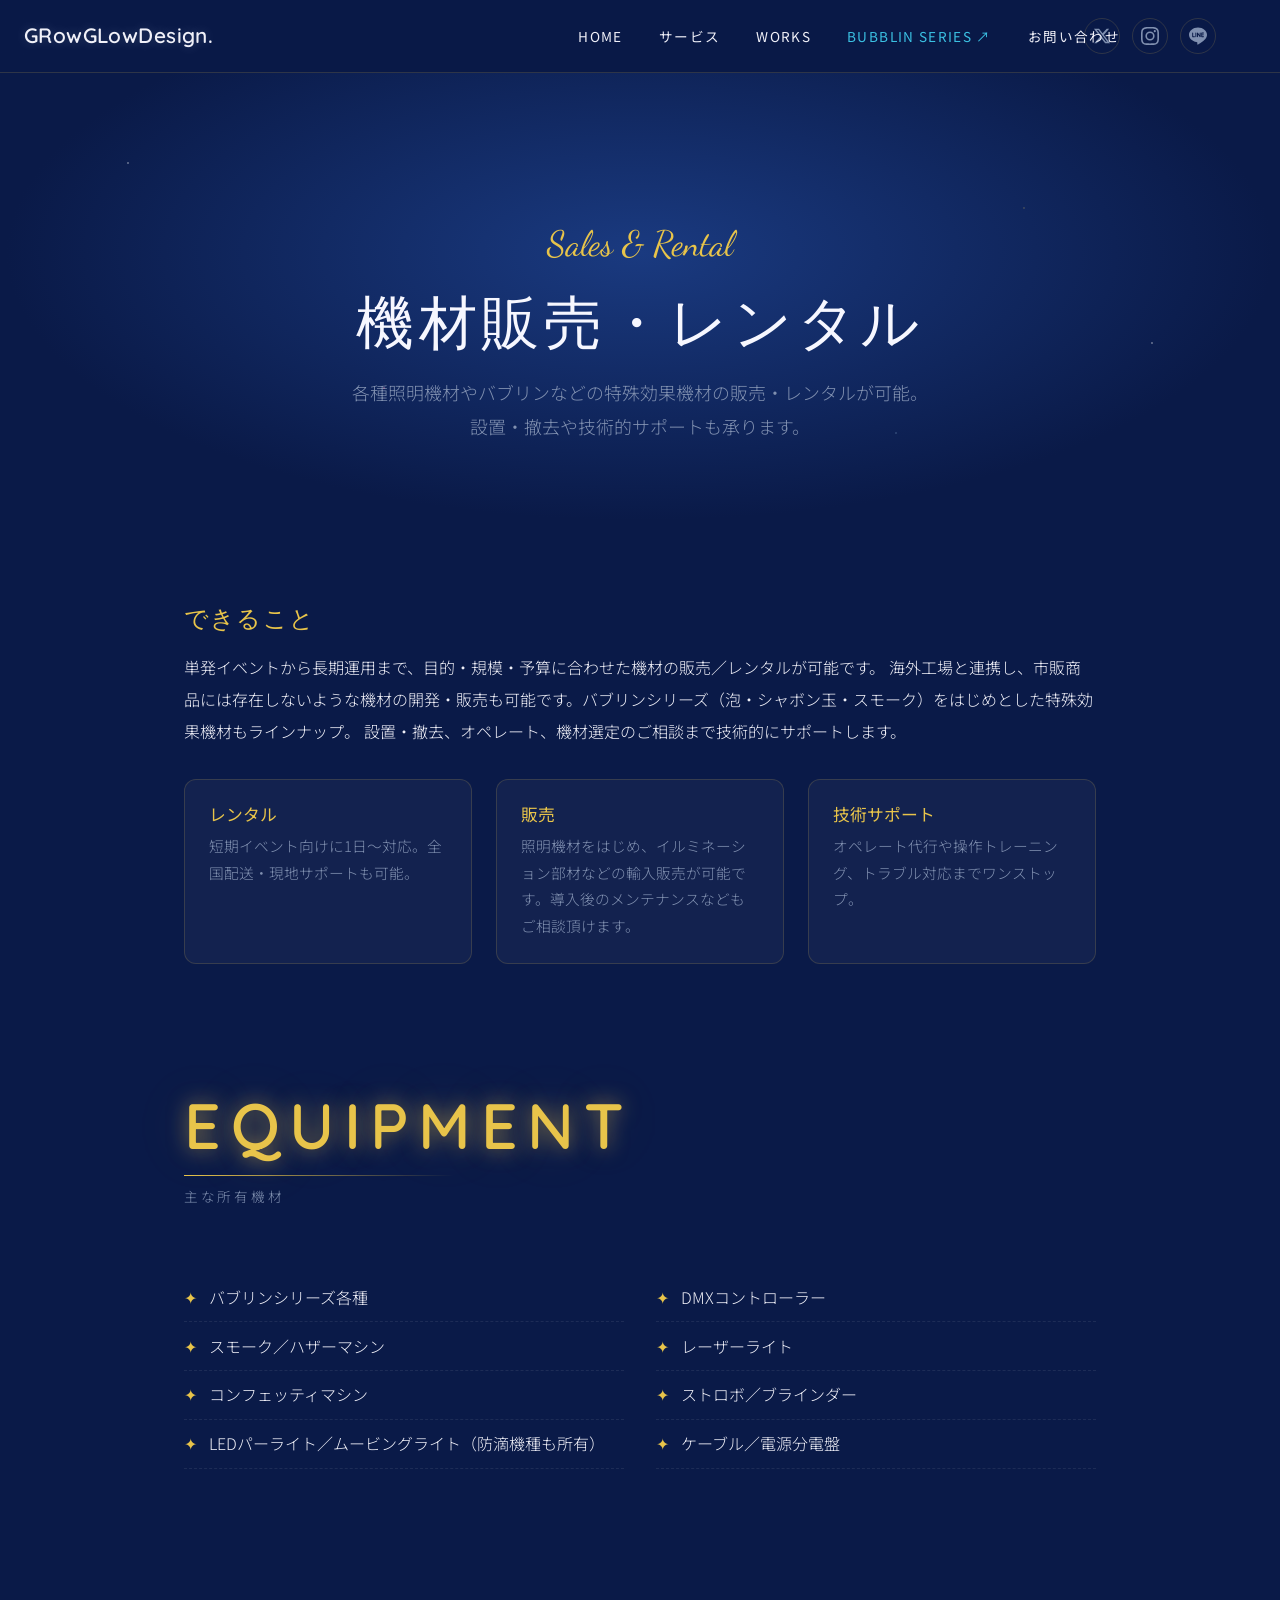
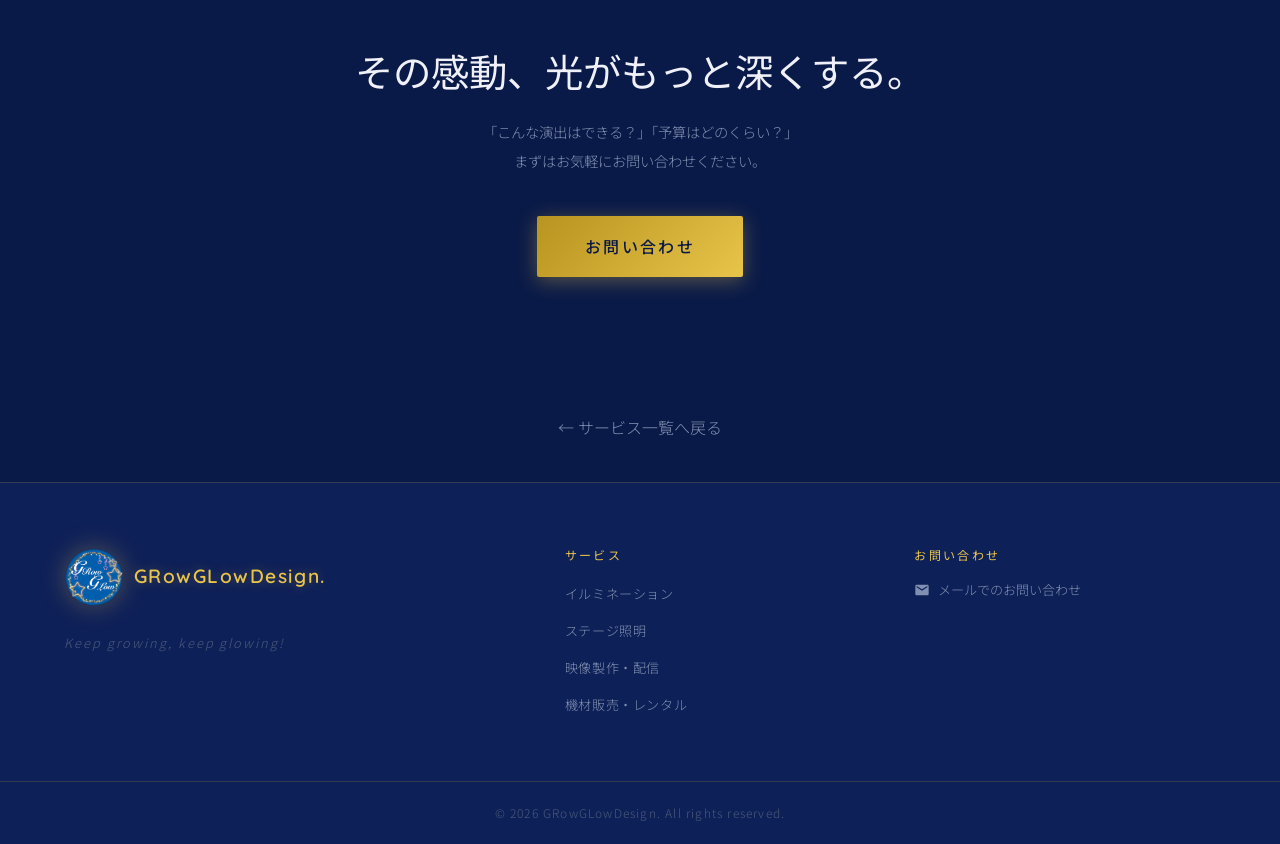
==== services/equipment.html @ a11ebf66 "Add 防滴機種も所有 to LED light equipment" ====
<!DOCTYPE html>
<html lang="ja">
<head>
    <meta charset="UTF-8">
    <meta name="viewport" content="width=device-width, initial-scale=1.0">
    <title>機材販売・レンタル – GRowGLowDesign</title>
    <link rel="preconnect" href="https://fonts.googleapis.com">
    <link href="https://fonts.googleapis.com/css2?family=Quicksand:wght@400;500;600;700&family=Cormorant+Garamond:ital,wght@0,400;0,600;1,400&family=Noto+Sans+JP:wght@300;400;500;700&family=Dancing+Script:wght@600;700&family=Zen+Maru+Gothic:wght@500;700;900&display=swap" rel="stylesheet">
    <link rel="stylesheet" href="../assets/css/main.css?v=31">
    <style>
        .site-header { position: sticky; }
        .service-page-hero {
            position: relative;
            padding: 140px var(--container-pad) 80px;
            text-align: center;
            background: radial-gradient(ellipse at 50% 40%, #1a3a80 0%, #0a1a48 70%);
            overflow: hidden;
        }
        .service-page-hero::before {
            content: '';
            position: absolute;
            inset: 0;
            background:
                radial-gradient(circle 2px at 10% 20%, #fff 0%, transparent 60%),
                radial-gradient(circle 1.5px at 80% 30%, #ffd862 0%, transparent 60%),
                radial-gradient(circle 2px at 30% 70%, #ff9ec7 0%, transparent 60%),
                radial-gradient(circle 1.5px at 70% 80%, #b8e6ff 0%, transparent 60%),
                radial-gradient(circle 2px at 90% 60%, #fff 0%, transparent 60%);
            opacity: 0.7;
            animation: twinkle 4s ease-in-out infinite;
            pointer-events: none;
        }
        .service-page-eyebrow {
            font-family: var(--font-script);
            font-size: clamp(1.4rem, 3vw, 2.2rem);
            color: var(--color-gold);
            margin-bottom: 0.5rem;
        }
        .service-page-title {
            font-family: var(--font-logo);
            font-size: clamp(2.2rem, 5vw, 3.6rem);
            color: #f6f7ff;
            margin-bottom: 1rem;
            letter-spacing: 0.08em;
        }
        .service-page-lead {
            max-width: 720px;
            margin: 0 auto;
            color: var(--color-text-muted);
            font-size: clamp(1rem, 1.4vw, 1.15rem);
            line-height: 1.9;
        }
        .service-detail {
            max-width: 960px;
            margin: 0 auto;
            padding: 80px var(--container-pad);
        }
        .service-detail h3 {
            font-family: var(--font-logo);
            font-size: 1.5rem;
            color: var(--color-gold);
            margin-bottom: 1rem;
            letter-spacing: 0.05em;
        }
        .service-detail p {
            line-height: 2;
            margin-bottom: 1.5rem;
        }
        .service-feature-grid {
            display: grid;
            grid-template-columns: repeat(auto-fit, minmax(240px, 1fr));
            gap: 1.5rem;
            margin-top: 2rem;
        }
        .service-feature {
            padding: 1.5rem;
            background: rgba(255,255,255,0.04);
            border: 1px solid var(--color-border);
            border-radius: 12px;
        }
        .service-feature h4 {
            color: var(--color-gold);
            margin-bottom: 0.5rem;
            font-size: 1.05rem;
        }
        .service-feature p {
            font-size: 0.92rem;
            color: var(--color-text-muted);
            line-height: 1.8;
            margin: 0;
        }
        .service-gallery {
            max-width: 1200px;
            margin: 0 auto;
            padding: 40px var(--container-pad) 80px;
        }
        .service-gallery-grid {
            display: grid;
            grid-template-columns: repeat(auto-fit, minmax(240px, 1fr));
            gap: 1rem;
            margin-top: 2rem;
        }
        .service-gallery-item {
            aspect-ratio: 4/3;
            background: linear-gradient(135deg,#0d1530,#111c3a);
            border: 1px solid var(--color-border);
            border-radius: 8px;
            display: flex;
            align-items: center;
            justify-content: center;
            color: #4a5a7a;
            font-size: 2rem;
        }
        .service-equipment {
            max-width: 960px;
            margin: 0 auto;
            padding: 40px var(--container-pad) 80px;
        }
        .service-equipment ul {
            columns: 2;
            column-gap: 2rem;
            list-style: none;
            padding: 0;
        }
        .service-equipment li {
            padding: 0.6rem 0;
            border-bottom: 1px dashed rgba(255,255,255,0.08);
            break-inside: avoid;
        }
        .service-equipment li::before {
            content: '✦ ';
            color: var(--color-gold);
            margin-right: 0.5rem;
        }
        .service-back {
            text-align: center;
            padding: 40px var(--container-pad);
        }
        .service-back a {
            display: inline-flex;
            align-items: center;
            gap: 0.5rem;
            color: var(--color-text-muted);
            transition: color var(--transition-fast);
        }
        .service-back a:hover { color: var(--color-gold); }
        @media (max-width: 768px) {
            .service-equipment ul { columns: 1; }
        }
    </style>
</head>
<body>

<div id="page" class="site">

<!-- ヘッダー -->
<header id="masthead" class="site-header">
    <div class="header-inner">
        <div class="site-branding">
            <a href="../index.html" class="logo-link">
                <span class="site-title-text">GRowGLowDesign.</span>
            </a>
        </div>
        <button class="nav-toggle" id="nav-toggle" aria-expanded="false" aria-label="メニューを開く">
            <span class="hamburger-line"></span>
            <span class="hamburger-line"></span>
            <span class="hamburger-line"></span>
        </button>
        <div class="sns-links">
            <a href="https://x.com/GGD5055" class="sns-link" aria-label="X" target="_blank" rel="noopener noreferrer"><svg viewBox="0 0 24 24"><path d="M18.244 2.25h3.308l-7.227 8.26 8.502 11.24H16.17l-5.214-6.817L4.99 21.75H1.68l7.73-8.835L1.254 2.25H8.08l4.713 6.231zm-1.161 17.52h1.833L7.084 4.126H5.117z"/></svg></a>
            <a href="https://www.instagram.com/ggd_5055/" class="sns-link" aria-label="Instagram" target="_blank" rel="noopener noreferrer"><svg viewBox="0 0 24 24"><path d="M12 2.163c3.204 0 3.584.012 4.85.07 3.252.148 4.771 1.691 4.919 4.919.058 1.265.069 1.645.069 4.849 0 3.205-.012 3.584-.069 4.849-.149 3.225-1.664 4.771-4.919 4.919-1.266.058-1.644.07-4.85.07-3.204 0-3.584-.012-4.849-.07-3.26-.149-4.771-1.699-4.919-4.92-.058-1.265-.07-1.644-.07-4.849 0-3.204.013-3.583.07-4.849.149-3.227 1.664-4.771 4.919-4.919 1.266-.057 1.645-.069 4.849-.069zM12 0C8.741 0 8.333.014 7.053.072 2.695.272.273 2.69.073 7.052.014 8.333 0 8.741 0 12c0 3.259.014 3.668.072 4.948.2 4.358 2.618 6.78 6.98 6.98C8.333 23.986 8.741 24 12 24c3.259 0 3.668-.014 4.948-.072 4.354-.2 6.782-2.618 6.979-6.98.059-1.28.073-1.689.073-4.948 0-3.259-.014-3.667-.072-4.947-.196-4.354-2.617-6.78-6.979-6.98C15.668.014 15.259 0 12 0zm0 5.838a6.162 6.162 0 100 12.324 6.162 6.162 0 000-12.324zM12 16a4 4 0 110-8 4 4 0 010 8zm6.406-11.845a1.44 1.44 0 100 2.881 1.44 1.44 0 000-2.881z"/></svg></a>
            <a href="https://line.me/R/ti/p/@539athhn" class="sns-link" aria-label="LINE" target="_blank" rel="noopener noreferrer"><svg viewBox="0 0 24 24"><path d="M19.365 9.863c.349 0 .63.285.63.631 0 .345-.281.63-.63.63H17.61v1.125h1.755c.349 0 .63.283.63.63 0 .344-.281.629-.63.629h-2.386c-.345 0-.627-.285-.627-.629V8.108c0-.345.282-.63.63-.63h2.386c.346 0 .627.285.627.63 0 .349-.281.63-.63.63H17.61v1.125h1.755zm-3.855 3.016c0 .27-.174.51-.432.596-.064.021-.133.031-.199.031-.211 0-.391-.09-.51-.25l-2.443-3.317v2.94c0 .344-.279.629-.631.629-.346 0-.626-.285-.626-.629V8.108c0-.27.173-.51.43-.595.06-.023.136-.033.194-.033.195 0 .375.104.495.254l2.462 3.33V8.108c0-.345.282-.63.63-.63.345 0 .63.285.63.63v4.771zm-5.741 0c0 .344-.282.629-.631.629-.345 0-.627-.285-.627-.629V8.108c0-.345.282-.63.63-.63.346 0 .628.285.628.63v4.771zm-2.466.629H4.917c-.345 0-.63-.285-.63-.629V8.108c0-.345.285-.63.63-.63.348 0 .63.285.63.63v4.141h1.756c.348 0 .629.283.629.63 0 .344-.282.629-.629.629M24 10.314C24 4.943 18.615.572 12 .572S0 4.943 0 10.314c0 4.811 4.27 8.842 10.035 9.608.391.082.923.258 1.058.59.12.301.079.766.038 1.08l-.164 1.02c-.045.301-.24 1.186 1.049.645 1.291-.539 6.916-4.078 9.436-6.975C23.176 14.393 24 12.458 24 10.314"/></svg></a>
        </div>
    </div>
</header>

<nav class="primary-nav" id="primary-nav">
    <ul class="nav-menu">
        <li><a href="../index.html#hero">HOME</a></li>
        <li><a href="../index.html#services">サービス</a></li>
        <li><a href="../index.html#works">WORKS</a></li>
        <li><a href="https://ggd5055.github.io/bubblin-preview/" class="nav-external" target="_blank" rel="noopener">BUBBLIN SERIES ↗</a></li>
        <li><a href="../index.html#contact">お問い合わせ</a></li>
    </ul>
</nav>

<div id="content" class="site-content">
<main id="main" class="site-main">

    <!-- Page Hero -->
    <section class="service-page-hero">
        <p class="service-page-eyebrow">Sales & Rental</p>
        <h1 class="service-page-title">機材販売・レンタル</h1>
        <p class="service-page-lead">各種照明機材やバブリンなどの特殊効果機材の販売・レンタルが可能。<br>設置・撤去や技術的サポートも承ります。</p>
    </section>

    <!-- Detail -->
    <section class="service-detail">
        <h3>できること</h3>
        <p>
            単発イベントから長期運用まで、目的・規模・予算に合わせた機材の販売／レンタルが可能です。
            海外工場と連携し、市販商品には存在しないような機材の開発・販売も可能です。バブリンシリーズ（泡・シャボン玉・スモーク）をはじめとした特殊効果機材もラインナップ。
            設置・撤去、オペレート、機材選定のご相談まで技術的にサポートします。
        </p>

        <div class="service-feature-grid">
            <div class="service-feature">
                <h4>レンタル</h4>
                <p>短期イベント向けに1日〜対応。全国配送・現地サポートも可能。</p>
            </div>
            <div class="service-feature">
                <h4>販売</h4>
                <p>照明機材をはじめ、イルミネーション部材などの輸入販売が可能です。導入後のメンテナンスなどもご相談頂けます。</p>
            </div>
            <div class="service-feature">
                <h4>技術サポート</h4>
                <p>オペレート代行や操作トレーニング、トラブル対応までワンストップ。</p>
            </div>
        </div>
    </section>

    <!-- Equipment -->
    <section class="service-equipment">
        <div class="section-header section-header--left">
            <h2 class="section-title">EQUIPMENT</h2>
            <p class="section-subtitle">主な所有機材</p>
        </div>
        <ul>
            <li>バブリンシリーズ各種</li>
            <li>スモーク／ハザーマシン</li>
            <li>コンフェッティマシン</li>
            <li>LEDパーライト／ムービングライト（防滴機種も所有）</li>
            <li>DMXコントローラー</li>
            <li>レーザーライト</li>
            <li>ストロボ／ブラインダー</li>
            <li>ケーブル／電源分電盤</li>
        </ul>
    </section>

    <!-- CTA -->
    <section class="section cta-section">
        <div class="container">
            <div class="cta-inner">
                <h2 class="cta-title">その感動、光がもっと深くする。</h2>
                <p class="cta-text">「こんな演出はできる？」「予算はどのくらい？」<br>まずはお気軽にお問い合わせください。</p>
                <div class="cta-buttons">
                    <a href="mailto:info@grow-glow.net" class="btn btn-primary btn-large">お問い合わせ</a>
                </div>
            </div>
        </div>
    </section>

    <div class="service-back">
        <a href="../index.html#services">← サービス一覧へ戻る</a>
    </div>

</main>
</div>

<!-- フッター -->
<footer id="colophon" class="site-footer">
    <div class="footer-inner">
        <div class="footer-brand">
            <a href="../index.html" class="footer-logo-link">
                <img src="../assets/images/logo.png" alt="GRowGLowDesign." class="footer-logo-img">
                <span class="footer-logo-text">GRowGLowDesign.</span>
            </a>
            <p class="footer-tagline">Keep growing, keep glowing!</p>
        </div>
        <nav class="footer-nav">
            <div class="footer-nav-group">
                <h4 class="footer-nav-title">サービス</h4>
                <ul>
                    <li><a href="illumination.html">イルミネーション</a></li>
                    <li><a href="stage-lighting.html">ステージ照明</a></li>
                    <li><a href="video.html">映像製作・配信</a></li>
                    <li><a href="equipment.html">機材販売・レンタル</a></li>
                </ul>
            </div>
        </nav>
        <div class="footer-contact">
            <h4 class="footer-nav-title">お問い合わせ</h4>
            <a href="mailto:info@grow-glow.net" class="footer-mail">
                <svg width="16" height="16" viewBox="0 0 24 24" fill="currentColor"><path d="M20 4H4c-1.1 0-2 .9-2 2v12c0 1.1.9 2 2 2h16c1.1 0 2-.9 2-2V6c0-1.1-.9-2-2-2zm0 4l-8 5-8-5V6l8 5 8-5v2z"/></svg>
                メールでのお問い合わせ
            </a>
        </div>
    </div>
    <div class="footer-bottom">
        <p class="copyright">&copy; 2026 GRowGLowDesign. All rights reserved.</p>
    </div>
</footer>

</div>

<script src="../assets/js/main.js?v=25"></script>
</body>
</html>
---- assets/css/main.css ----
/* =============================================================
   GRowGLowDesign - Main Stylesheet
   Theme: Night Stage / 光と夜の演出空間
   ============================================================= */

/* ─────────────────────────────────────────────
   CSS カスタムプロパティ
───────────────────────────────────────────── */
:root {
    /* カラー — ロゴ準拠 */
    --color-bg:          #0a1a48;
    --color-bg-2:        #0e2058;
    --color-bg-card:     #132868;
    --color-bg-card-2:   #183070;

    --color-gold:        #e8c44a;
    --color-gold-light:  #ffe494;
    --color-gold-dark:   #b89420;
    --color-gold-glow:   rgba(232, 196, 74, 0.35);

    --color-blue:        #2968c8;
    --color-blue-light:  #4a8cf0;
    --color-blue-dark:   #1c4a9a;
    --color-blue-royal:  #2968c8;
    --color-blue-glow:   rgba(41, 104, 200, 0.45);

    --color-pink:        #d070b8;
    --color-pink-light:  #f0a0d8;
    --color-pink-glow:   rgba(208, 112, 184, 0.35);

    --color-text:        #f0f0f8;
    --color-text-muted:  #8090b0;
    --color-text-dim:    #4a5a7a;
    --color-white:       #ffffff;

    --color-border:      rgba(255, 208, 77, 0.15);
    --color-border-card: rgba(100, 140, 220, 0.2);

    /* タイポグラフィ */
    --font-heading:  'Quicksand', 'Noto Sans JP', sans-serif;
    --font-script:   'Dancing Script', cursive;
    --font-body:     'Noto Sans JP', sans-serif;
    --font-en:       'Quicksand', sans-serif;
    --font-logo:     'Quicksand', sans-serif;

    /* スペーシング */
    --space-xs:   0.5rem;
    --space-sm:   1rem;
    --space-md:   2rem;
    --space-lg:   4rem;
    --space-xl:   6rem;
    --space-2xl:  8rem;

    /* レイアウト */
    --container-max: 1200px;
    --container-pad: 1.5rem;

    /* トランジション */
    --transition-fast:   0.2s ease;
    --transition-base:   0.35s ease;
    --transition-slow:   0.6s ease;

    /* シャドウ・グロウ */
    --glow-gold:   0 0 20px rgba(255, 208, 77, 0.5), 0 0 60px rgba(255, 208, 77, 0.2);
    --glow-blue:   0 0 20px rgba(32, 96, 208, 0.5), 0 0 60px rgba(32, 96, 208, 0.2);
    --glow-pink:   0 0 20px rgba(224, 128, 200, 0.5), 0 0 60px rgba(224, 128, 200, 0.2);
    --shadow-card: 0 8px 32px rgba(0, 0, 10, 0.6);
}


/* ─────────────────────────────────────────────
   リセット・ベース
───────────────────────────────────────────── */
*, *::before, *::after {
    box-sizing: border-box;
    margin: 0;
    padding: 0;
}

html {
    scroll-behavior: smooth;
    font-size: 16px;
}

body {
    background-color: var(--color-bg);
    color: var(--color-text);
    font-family: var(--font-body);
    font-weight: 300;
    line-height: 1.8;
    overflow-x: hidden;
    -webkit-font-smoothing: antialiased;
}

img {
    max-width: 100%;
    height: auto;
    display: block;
}

a {
    color: var(--color-gold);
    text-decoration: none;
    transition: color var(--transition-fast);
}

a:hover {
    color: var(--color-gold-light);
}

ul, ol {
    list-style: none;
}

h1, h2, h3, h4, h5, h6 {
    font-weight: 400;
    line-height: 1.3;
}


/* ─────────────────────────────────────────────
   レイアウト
───────────────────────────────────────────── */
.container {
    max-width: var(--container-max);
    margin: 0 auto;
    padding: 0 var(--container-pad);
}

.section {
    padding: var(--space-xl) 0;
}

.site-content {
    min-height: 60vh;
}


/* ─────────────────────────────────────────────
   セクションヘッダー
───────────────────────────────────────────── */
.section-header {
    text-align: center;
    margin-bottom: var(--space-lg);
}

.section-header--left {
    text-align: left;
}

.section-title {
    font-family: var(--font-en);
    font-size: clamp(2.5rem, 5vw, 4rem);
    font-weight: 600;
    letter-spacing: 0.15em;
    color: var(--color-gold);
    text-shadow: var(--glow-gold);
    position: relative;
    display: inline-block;
}

.section-title::after {
    content: '';
    display: block;
    width: 60%;
    height: 1px;
    background: linear-gradient(90deg, var(--color-gold), transparent);
    margin: 0.5rem auto 0;
}

.section-header--left .section-title::after {
    margin-left: 0;
}

.section-subtitle {
    font-size: 0.85rem;
    letter-spacing: 0.2em;
    color: var(--color-text-muted);
    margin-top: 0.5rem;
    text-transform: uppercase;
}

.section-footer {
    text-align: center;
    margin-top: var(--space-lg);
}


/* ─────────────────────────────────────────────
   ボタン
───────────────────────────────────────────── */
.btn {
    display: inline-block;
    padding: 0.75rem 2rem;
    font-family: var(--font-body);
    font-size: 0.9rem;
    font-weight: 500;
    letter-spacing: 0.15em;
    border-radius: 2px;
    cursor: pointer;
    transition: all var(--transition-base);
    text-align: center;
    border: none;
}

.btn-primary {
    background: linear-gradient(135deg, var(--color-gold-dark), var(--color-gold));
    color: var(--color-bg);
    box-shadow: 0 4px 20px var(--color-gold-glow);
}

.btn-primary:hover {
    background: linear-gradient(135deg, var(--color-gold), var(--color-gold-light));
    box-shadow: var(--glow-gold);
    color: var(--color-bg);
    transform: translateY(-2px);
}

.btn-outline {
    background: transparent;
    color: var(--color-gold);
    border: 1px solid var(--color-gold);
}

.btn-outline:hover {
    background: var(--color-gold-glow);
    box-shadow: var(--glow-gold);
    color: var(--color-gold-light);
    transform: translateY(-2px);
}

.btn-large {
    padding: 1rem 3rem;
    font-size: 1rem;
}


/* ─────────────────────────────────────────────
   ヘッダー
───────────────────────────────────────────── */
.site-header {
    position: fixed;
    top: 0;
    left: 0;
    right: 0;
    z-index: 100;
    background: rgba(10, 26, 72, 0.85);
    backdrop-filter: blur(12px);
    -webkit-backdrop-filter: blur(12px);
    border-bottom: 1px solid var(--color-border);
    transition: background var(--transition-base);
}

.site-header.is-scrolled {
    background: rgba(10, 26, 72, 0.97);
}

.header-inner {
    max-width: var(--container-max);
    margin: 0 auto;
    padding: 0 var(--container-pad);
    display: flex;
    align-items: center;
    justify-content: space-between;
    height: 72px;
    gap: 2rem;
    width: 100%;
    box-sizing: border-box;
}

/* ロゴ（左端固定） */
.site-branding {
    position: absolute;
    left: var(--container-pad);
    top: 50%;
    transform: translateY(-50%);
    flex-shrink: 0;
    z-index: 2;
}

.logo-link {
    display: flex;
    align-items: center;
    text-decoration: none;
}

.logo-link img,
.logo-link .custom-logo {
    height: 52px;
    width: auto;
    filter: drop-shadow(0 0 8px rgba(240,200,80,0.3));
    transition: filter var(--transition-base);
}

.logo-link:hover img,
.logo-link:hover .custom-logo {
    filter: drop-shadow(0 0 14px rgba(240,200,80,0.5));
}

.site-title-text {
    font-family: var(--font-logo);
    font-size: 1.3rem;
    font-weight: 600;
    letter-spacing: 0.02em;
    color: #f0f0f8;
    text-shadow: 0 0 12px rgba(255,255,255,0.2);
}

/* プライマリナビ（PCではヘッダー右に重ねる） */
.primary-nav {
    position: fixed;
    top: 0;
    right: calc(var(--container-pad) + 120px);
    height: 72px;
    display: flex;
    align-items: center;
    z-index: 101;
}

.nav-menu {
    display: flex;
    align-items: center;
    gap: 0.25rem;
}

.nav-menu li {
    position: relative;
}

.nav-menu a {
    display: block;
    padding: 0.5rem 1rem;
    font-size: 0.85rem;
    font-weight: 400;
    letter-spacing: 0.1em;
    color: var(--color-text);
    transition: color var(--transition-fast);
}

.nav-menu a:hover,
.nav-menu .current-menu-item > a,
.nav-menu .current_page_item > a {
    color: var(--color-gold);
}

/* ドロップダウン */
.nav-menu .sub-menu {
    display: none;
    position: absolute;
    top: 100%;
    left: 50%;
    transform: translateX(-50%);
    background: rgba(8, 15, 36, 0.97);
    border: 1px solid var(--color-border);
    border-radius: 4px;
    min-width: 160px;
    padding: 0.5rem 0;
    backdrop-filter: blur(12px);
}

.nav-menu li:hover > .sub-menu {
    display: block;
}

.nav-menu .sub-menu a {
    padding: 0.6rem 1.2rem;
    white-space: nowrap;
    font-size: 0.82rem;
}

/* ハンバーガー */
.nav-toggle {
    display: none;
    flex-direction: column;
    justify-content: center;
    align-items: center;
    gap: 5px;
    width: 36px;
    height: 36px;
    background: none;
    border: none;
    cursor: pointer;
    margin-left: auto;
    padding: 0;
}

.hamburger-line {
    display: block;
    width: 24px;
    height: 2px;
    background: var(--color-gold);
    border-radius: 2px;
    transition: all var(--transition-base);
}

.nav-toggle.is-active .hamburger-line:nth-child(1) {
    transform: translateY(7px) rotate(45deg);
}
.nav-toggle.is-active .hamburger-line:nth-child(2) {
    opacity: 0;
}
.nav-toggle.is-active .hamburger-line:nth-child(3) {
    transform: translateY(-7px) rotate(-45deg);
}


/* ─────────────────────────────────────────────
   HERO セクション
───────────────────────────────────────────── */
.hero {
    position: relative;
    min-height: 100vh;
    display: flex;
    align-items: center;
    justify-content: center;
    overflow: hidden;
    background: radial-gradient(ellipse at 50% 60%, #1a3a80 0%, #0a1a48 70%);
}

.hero-bg {
    position: absolute;
    inset: 0;
    overflow: hidden;
}

.hero-stars {
    position: absolute;
    inset: 0;
}

.hero-shooting-foreground {
    position: absolute;
    inset: 0;
    pointer-events: none;
    z-index: 5;
    overflow: hidden;
}

.hero-tree {
    position: absolute;
    bottom: 0;
    width: clamp(140px, 18vw, 260px);
    height: auto;
    opacity: 0.85;
    pointer-events: none;
    filter: drop-shadow(0 0 20px rgba(255,208,77,0.25)) drop-shadow(0 0 40px rgba(32,96,208,0.3));
}
.hero-tree--left { left: 2vw; }
.hero-tree--right { right: 2vw; }

.hero-tree-lights circle {
    animation: treeTwinkle 2.5s ease-in-out infinite;
    filter: drop-shadow(0 0 4px currentColor);
}
.hero-tree--left .hero-tree-lights circle:nth-child(odd) { animation-delay: 0.3s; }
.hero-tree--left .hero-tree-lights circle:nth-child(3n) { animation-delay: 0.8s; }
.hero-tree--left .hero-tree-lights circle:nth-child(5n) { animation-delay: 1.4s; }
.hero-tree--right .hero-tree-lights circle:nth-child(odd) { animation-delay: 0.6s; }
.hero-tree--right .hero-tree-lights circle:nth-child(3n) { animation-delay: 1.1s; }
.hero-tree--right .hero-tree-lights circle:nth-child(5n) { animation-delay: 1.9s; }

@keyframes treeTwinkle {
    0%, 100% { opacity: 0.4; }
    50% { opacity: 1; }
}

@media (max-width: 640px) {
    .hero-tree { opacity: 0.6; width: clamp(100px, 28vw, 160px); }
}

.hero-content {
    position: relative;
    z-index: 2;
    display: flex;
    flex-direction: column;
    align-items: center;
    text-align: center;
    padding: calc(72px + 2rem) var(--container-pad) 4rem;
    max-width: 1000px;
    margin: 0 auto;
    animation: fadeInUp 1s ease both;
}

.hero-logo {
    position: relative;
    margin-bottom: 2rem;
    display: inline-block;
}
.hero-logo::before,
.hero-logo::after {
    content: '';
    position: absolute;
    inset: -6%;
    border-radius: 50%;
    pointer-events: none;
    background:
        radial-gradient(circle 3px at 10% 50%, #ffffff 0%, rgba(255,255,255,0) 70%),
        radial-gradient(circle 2px at 90% 50%, #ffffff 0%, rgba(255,255,255,0) 70%),
        radial-gradient(circle 2.5px at 50% 8%, #fff6c0 0%, rgba(255,246,192,0) 70%),
        radial-gradient(circle 2.5px at 50% 92%, #ffd862 0%, rgba(255,216,98,0) 70%),
        radial-gradient(circle 2px at 22% 18%, #ff9ec7 0%, rgba(255,158,199,0) 70%),
        radial-gradient(circle 2px at 78% 18%, #b8e6ff 0%, rgba(184,230,255,0) 70%),
        radial-gradient(circle 2px at 22% 82%, #ffd862 0%, rgba(255,216,98,0) 70%),
        radial-gradient(circle 2.5px at 78% 82%, #ffffff 0%, rgba(255,255,255,0) 70%);
    animation: logoSparkle 3.2s linear infinite;
}
.hero-logo::after { display: none; }

.hero-logo-particles {
    position: absolute;
    inset: 12%;
    border-radius: 50%;
    pointer-events: none;
    overflow: hidden;
    mix-blend-mode: screen;
    z-index: 2;
}
.hero-logo-particles span {
    position: absolute;
    border-radius: 50%;
    filter: blur(0.4px);
    animation: logoTwinkle var(--dur, 2.4s) ease-in-out infinite;
    animation-delay: var(--delay, 0s);
    opacity: 0;
}
@keyframes logoTwinkle {
    0%, 100% { opacity: 0;    transform: scale(0.6); }
    50%      { opacity: 0.95; transform: scale(1);   }
}
@keyframes logoSparkle {
    0%   { transform: rotate(0deg)   scale(1);    opacity: 0.95; }
    50%  { transform: rotate(180deg) scale(1.04); opacity: 0.6;  }
    100% { transform: rotate(360deg) scale(1);    opacity: 0.95; }
}

.hero-logo img {
    max-width: 320px;
    margin: 0 auto;
    filter: drop-shadow(0 0 30px rgba(255, 208, 77, 0.4)) drop-shadow(0 0 80px rgba(32, 96, 208, 0.3));
}

.hero-logo-text {
    font-family: var(--font-logo);
    font-size: clamp(2rem, 6vw, 3.5rem);
    font-weight: 600;
    letter-spacing: 0.1em;
    color: var(--color-gold);
    text-shadow: var(--glow-gold);
    line-height: 1.1;
}

.hero-tagline {
    width: 100%;
    text-align: center;
    font-family: var(--font-script);
    font-size: clamp(2rem, 5.5vw, 4.4rem);
    color: var(--color-gold);
    text-shadow: var(--glow-gold);
    letter-spacing: 0.05em;
    margin-bottom: 1rem;
}

.hero-sub {
    width: 100%;
    text-align: center;
    font-size: clamp(1.1rem, 1.8vw, 1.4rem);
    color: var(--color-text-muted);
    letter-spacing: 0.1em;
    margin-bottom: 2.5rem;
}

.hero-cta {
    width: 100%;
    display: flex;
    gap: 1rem;
    justify-content: center;
    flex-wrap: wrap;
}

.hero-scroll {
    position: absolute;
    bottom: 2rem;
    left: 50%;
    transform: translateX(-50%);
    display: flex;
    flex-direction: column;
    align-items: center;
    gap: 0.5rem;
    z-index: 2;
    animation: bounce 2s ease infinite;
}

.scroll-line {
    display: block;
    width: 1px;
    height: 40px;
    background: linear-gradient(to bottom, var(--color-gold), transparent);
}

.scroll-text {
    font-size: 0.65rem;
    letter-spacing: 0.3em;
    color: var(--color-text-dim);
}


/* ─────────────────────────────────────────────
   SERVICES セクション
───────────────────────────────────────────── */
.services-section {
    background: var(--color-bg-2);
}

.services-grid {
    display: grid;
    grid-template-columns: repeat(auto-fit, minmax(240px, 1fr));
    gap: 1.5rem;
}

.service-card {
    display: flex;
    flex-direction: column;
    padding: 2.5rem 2rem;
    background: var(--color-bg-card);
    border: 1px solid var(--color-border-card);
    border-radius: 4px;
    color: var(--color-text);
    text-decoration: none;
    transition: all var(--transition-base);
    position: relative;
    overflow: hidden;
}

.service-card::before {
    content: '';
    position: absolute;
    inset: 0;
    background: radial-gradient(ellipse at 50% 0%, var(--color-gold-glow), transparent 70%);
    opacity: 0;
    transition: opacity var(--transition-base);
}

.service-card:hover {
    border-color: var(--color-gold);
    box-shadow: 0 0 30px var(--color-gold-glow), var(--shadow-card);
    transform: translateY(-4px);
    color: var(--color-text);
}

.service-card:hover::before {
    opacity: 1;
}

.service-card-icon {
    width: 60px;
    height: 60px;
    color: var(--color-gold);
    margin-bottom: 1.5rem;
    position: relative;
    z-index: 1;
    transition: filter var(--transition-base);
}

.service-card:hover .service-card-icon {
    filter: drop-shadow(0 0 8px var(--color-gold));
}

.service-card-title {
    font-size: 1.1rem;
    font-weight: 500;
    color: var(--color-gold);
    margin-bottom: 0.75rem;
    position: relative;
    z-index: 1;
}

.service-card-text {
    font-size: 0.875rem;
    color: var(--color-text-muted);
    line-height: 1.8;
    flex: 1;
    position: relative;
    z-index: 1;
}

.service-card-more {
    margin-top: 1.5rem;
    font-size: 0.8rem;
    letter-spacing: 0.1em;
    color: var(--color-gold);
    position: relative;
    z-index: 1;
}

.service-card-more .arrow {
    display: inline-block;
    transition: transform var(--transition-fast);
}

.service-card:hover .arrow {
    transform: translateX(4px);
}


/* ─────────────────────────────────────────────
   WORKS セクション
───────────────────────────────────────────── */
.works-section {
    background: var(--color-bg);
}

.works-grid {
    display: grid;
    grid-template-columns: repeat(auto-fill, minmax(300px, 1fr));
    gap: 1.5rem;
}

.works-grid--full {
    grid-template-columns: repeat(auto-fill, minmax(280px, 1fr));
}

.works-card {
    background: var(--color-bg-card);
    border: 1px solid var(--color-border-card);
    border-radius: 4px;
    overflow: hidden;
    transition: all var(--transition-base);
}

.works-card:hover {
    border-color: rgba(100, 140, 220, 0.5);
    box-shadow: var(--glow-blue), var(--shadow-card);
    transform: translateY(-4px);
}

.works-card-link {
    display: block;
    color: var(--color-text);
    text-decoration: none;
}

.works-card-image {
    position: relative;
    aspect-ratio: 4 / 3;
    overflow: hidden;
    background: var(--color-bg-card-2);
}

.works-card-image img {
    width: 100%;
    height: 100%;
    object-fit: cover;
    transition: transform var(--transition-slow);
}

.works-card:hover .works-card-image img {
    transform: scale(1.05);
}

.works-card-no-image {
    width: 100%;
    height: 100%;
    display: flex;
    align-items: center;
    justify-content: center;
    font-size: 3rem;
    color: var(--color-text-dim);
    background: linear-gradient(135deg, var(--color-bg-card-2), var(--color-bg-card));
}

.works-card-overlay {
    position: absolute;
    top: 0.75rem;
    left: 0.75rem;
    display: flex;
    flex-wrap: wrap;
    gap: 0.4rem;
}

.works-card-tag {
    display: inline-block;
    padding: 0.2rem 0.6rem;
    background: rgba(10, 26, 72, 0.8);
    border: 1px solid var(--color-gold);
    color: var(--color-gold);
    font-size: 0.7rem;
    letter-spacing: 0.1em;
    border-radius: 2px;
    backdrop-filter: blur(4px);
}

.works-card-body {
    padding: 1.25rem 1.5rem 1.5rem;
}

.works-card-title {
    font-size: 0.95rem;
    font-weight: 500;
    color: var(--color-text);
    margin-bottom: 0.5rem;
    line-height: 1.4;
}

.works-card-excerpt {
    font-size: 0.8rem;
    color: var(--color-text-muted);
    line-height: 1.7;
    display: -webkit-box;
    -webkit-line-clamp: 2;
    -webkit-box-orient: vertical;
    overflow: hidden;
}

.works-card-date {
    display: block;
    margin-top: 0.75rem;
    font-size: 0.75rem;
    color: var(--color-text-dim);
    letter-spacing: 0.05em;
}

.no-works {
    text-align: center;
    color: var(--color-text-muted);
    padding: 4rem;
}


/* ─────────────────────────────────────────────
   Works フィルター
───────────────────────────────────────────── */
.works-filter {
    display: flex;
    flex-wrap: wrap;
    gap: 0.5rem;
    margin-bottom: 2.5rem;
    justify-content: center;
}

.works-filter-btn {
    display: inline-block;
    padding: 0.45rem 1.2rem;
    border: 1px solid var(--color-border-card);
    border-radius: 2px;
    font-size: 0.82rem;
    letter-spacing: 0.1em;
    color: var(--color-text-muted);
    text-decoration: none;
    transition: all var(--transition-fast);
}

.works-filter-btn:hover,
.works-filter-btn.is-active {
    border-color: var(--color-gold);
    color: var(--color-gold);
    background: var(--color-gold-glow);
}


/* ─────────────────────────────────────────────
   ABOUT セクション
───────────────────────────────────────────── */
.about-section {
    background: var(--color-bg-2);
}

.about-inner {
    display: grid;
    grid-template-columns: 1fr 1.5fr;
    gap: 4rem;
    align-items: center;
}

.about-deco {
    position: relative;
    display: flex;
    align-items: center;
    justify-content: center;
    min-height: 300px;
}

.about-circle {
    width: 260px;
    height: 260px;
    border-radius: 50%;
    background: radial-gradient(ellipse, #1a3a8c 0%, #0d1530 60%, transparent 100%);
    border: 1px solid rgba(32, 96, 208, 0.3);
    box-shadow: var(--glow-blue), inset 0 0 60px rgba(32, 96, 208, 0.2);
    animation: float 4s ease-in-out infinite;
}

.about-stars {
    position: absolute;
    font-size: 1.5rem;
    color: var(--color-gold);
    display: flex;
    gap: 1rem;
    text-shadow: var(--glow-gold);
    animation: twinkle 3s ease-in-out infinite alternate;
}

.about-lead {
    font-family: var(--font-script);
    font-size: clamp(1.5rem, 3vw, 2.5rem);
    color: var(--color-gold);
    text-shadow: var(--glow-gold);
    margin-bottom: 1.5rem;
    line-height: 1.4;
}

.about-text {
    font-size: 0.9rem;
    color: var(--color-text-muted);
    line-height: 2;
    margin-bottom: 2rem;
}


/* ─────────────────────────────────────────────
   CTA セクション
───────────────────────────────────────────── */
.cta-section {
    background: var(--color-bg);
    position: relative;
    overflow: hidden;
    text-align: center;
}

.cta-section--small {
    padding: var(--space-lg) 0;
}

.cta-inner {
    position: relative;
    z-index: 2;
}

.cta-sparkle {
    position: absolute;
    inset: 0;
    z-index: 1;
    pointer-events: none;
    opacity: 0.85;
}
.cta-sparkle svg {
    width: 100%;
    height: 100%;
    display: block;
}
.cta-sparkle circle,
.cta-sparkle .sparkle-star path {
    transform-box: fill-box;
    transform-origin: center;
    animation: ctaSparkle 3.2s ease-in-out infinite;
    animation-delay: var(--d, 0s);
    filter: drop-shadow(0 0 6px rgba(255, 220, 140, 0.6));
}
.cta-sparkle .sparkle-star path {
    animation-duration: 2.4s;
    filter: drop-shadow(0 0 8px rgba(255, 244, 194, 0.9));
}
@keyframes ctaSparkle {
    0%, 100% { opacity: 0.2; transform: scale(0.7); }
    50% { opacity: 1; transform: scale(1.15); }
}

.cta-title {
    font-family: var(--font-heading);
    font-size: clamp(1.5rem, 3vw, 2.5rem);
    font-weight: 400;
    color: var(--color-text);
    margin-bottom: 1rem;
    line-height: 1.5;
}

.cta-text {
    font-size: 0.9rem;
    color: var(--color-text-muted);
    margin-bottom: 2.5rem;
    line-height: 2;
}

.cta-buttons {
    display: flex;
    justify-content: center;
    gap: 1rem;
    flex-wrap: wrap;
}

/* ライトストリング */
.cta-light-string,
.footer-light-string {
    display: flex;
    justify-content: center;
    gap: 8px;
    flex-wrap: wrap;
    padding: 1rem;
    position: relative;
}

.cta-light-string {
    position: absolute;
    top: 0;
    left: 0;
    right: 0;
    justify-content: space-around;
    padding: 0 1rem;
}

.bulb {
    display: inline-block;
    width: 8px;
    height: 12px;
    background: radial-gradient(ellipse, var(--color-gold-light) 0%, var(--color-gold) 50%, var(--color-gold-dark) 100%);
    border-radius: 50% 50% 50% 50% / 60% 60% 40% 40%;
    box-shadow: 0 0 6px var(--color-gold), 0 0 12px var(--color-gold-glow);
    animation: bulbFlicker 3s ease-in-out infinite;
}

.bulb:nth-child(3n)   { animation-delay: -1s; background: radial-gradient(ellipse, var(--color-pink-light) 0%, var(--color-pink) 100%); box-shadow: 0 0 6px var(--color-pink), 0 0 12px var(--color-pink-glow); }
.bulb:nth-child(5n)   { animation-delay: -2s; }
.bulb:nth-child(7n)   { animation-delay: -0.5s; background: radial-gradient(ellipse, #a0d0ff 0%, var(--color-blue-light) 100%); box-shadow: 0 0 6px var(--color-blue-light), 0 0 12px var(--color-blue-glow); }


/* ─────────────────────────────────────────────
   ページヒーロー
───────────────────────────────────────────── */
.page-hero {
    position: relative;
    padding: calc(72px + 4rem) 0 3rem;
    background: radial-gradient(ellipse at 50% 100%, #1a3a80 0%, #0a1a48 70%);
    overflow: hidden;
    text-align: center;
}

.page-hero-bg {
    position: absolute;
    inset: 0;
    overflow: hidden;
}

.page-hero-stars {
    position: absolute;
    inset: 0;
}

.page-hero-title {
    font-family: var(--font-en);
    font-size: clamp(2rem, 5vw, 3.5rem);
    font-weight: 600;
    letter-spacing: 0.2em;
    color: var(--color-gold);
    text-shadow: var(--glow-gold);
    position: relative;
    z-index: 2;
}

.page-hero-sub {
    font-size: 0.85rem;
    letter-spacing: 0.2em;
    color: var(--color-text-muted);
    margin-top: 0.5rem;
    position: relative;
    z-index: 2;
}

/* パンくず */
.breadcrumb {
    position: relative;
    z-index: 2;
    margin-top: 1rem;
}

.breadcrumb ol {
    display: flex;
    justify-content: center;
    flex-wrap: wrap;
    gap: 0.5rem;
    font-size: 0.75rem;
    color: var(--color-text-dim);
    list-style: none;
}

.breadcrumb li + li::before {
    content: '/';
    margin-right: 0.5rem;
    color: var(--color-text-dim);
}

.breadcrumb a {
    color: var(--color-text-dim);
    transition: color var(--transition-fast);
}

.breadcrumb a:hover {
    color: var(--color-gold);
}


/* ─────────────────────────────────────────────
   ページコンテンツ
───────────────────────────────────────────── */
.page-container {
    padding-top: var(--space-lg);
    padding-bottom: var(--space-xl);
}

.page-content,
.entry-content {
    max-width: 800px;
    margin: 0 auto;
}

.page-content h2,
.entry-content h2 {
    font-family: var(--font-en);
    font-size: 1.5rem;
    color: var(--color-gold);
    margin: 2.5rem 0 1rem;
    padding-bottom: 0.5rem;
    border-bottom: 1px solid var(--color-border);
}

.page-content h3,
.entry-content h3 {
    font-size: 1.1rem;
    color: var(--color-text);
    margin: 2rem 0 0.75rem;
}

.page-content p,
.entry-content p {
    color: var(--color-text-muted);
    margin-bottom: 1.25rem;
    line-height: 2;
}

.page-content ul,
.entry-content ul {
    margin: 1rem 0 1.5rem 1.5rem;
    list-style: disc;
}

.page-content ul li,
.entry-content ul li {
    color: var(--color-text-muted);
    margin-bottom: 0.4rem;
    line-height: 1.8;
}

.page-content strong,
.entry-content strong {
    color: var(--color-text);
    font-weight: 500;
}

.page-content img,
.entry-content img {
    border-radius: 4px;
    margin: 1.5rem 0;
}

/* WordPress gallery */
.gallery {
    display: grid;
    grid-template-columns: repeat(auto-fill, minmax(200px, 1fr));
    gap: 0.75rem;
    margin: 1.5rem 0;
}

.gallery-item img {
    width: 100%;
    height: 200px;
    object-fit: cover;
    border-radius: 4px;
    transition: transform var(--transition-base), filter var(--transition-base);
}

.gallery-item img:hover {
    transform: scale(1.03);
    filter: brightness(1.1);
}


/* ─────────────────────────────────────────────
   サービスページ
───────────────────────────────────────────── */
.service-container {
    padding-top: var(--space-lg);
    padding-bottom: var(--space-lg);
}

.service-content {
    max-width: 800px;
    margin: 0 auto;
}

.other-services {
    background: var(--color-bg-2);
    padding: var(--space-lg) 0;
}

.other-services-title {
    font-family: var(--font-en);
    font-size: 1.3rem;
    color: var(--color-gold);
    margin-bottom: 1.5rem;
    text-align: center;
    letter-spacing: 0.1em;
}

.other-services-grid {
    display: flex;
    flex-wrap: wrap;
    justify-content: center;
    gap: 1rem;
}

.other-service-link {
    display: inline-flex;
    align-items: center;
    gap: 0.5rem;
    padding: 0.6rem 1.5rem;
    border: 1px solid var(--color-border-card);
    border-radius: 2px;
    font-size: 0.85rem;
    color: var(--color-text-muted);
    text-decoration: none;
    transition: all var(--transition-fast);
}

.other-service-link:hover {
    border-color: var(--color-gold);
    color: var(--color-gold);
    background: var(--color-gold-glow);
}

.other-service-link .arrow {
    transition: transform var(--transition-fast);
}

.other-service-link:hover .arrow {
    transform: translateX(3px);
}


/* ─────────────────────────────────────────────
   Works 単体ページ
───────────────────────────────────────────── */
.works-single-container {
    padding-top: var(--space-lg);
    padding-bottom: var(--space-xl);
}

.works-single {
    max-width: 900px;
    margin: 0 auto;
}

.works-single-tags {
    display: flex;
    flex-wrap: wrap;
    gap: 0.5rem;
    margin-bottom: 1.5rem;
}

.works-tag {
    display: inline-block;
    padding: 0.25rem 0.75rem;
    border: 1px solid var(--color-gold);
    color: var(--color-gold);
    font-size: 0.75rem;
    letter-spacing: 0.1em;
    border-radius: 2px;
    text-decoration: none;
    transition: all var(--transition-fast);
}

.works-tag:hover {
    background: var(--color-gold-glow);
    color: var(--color-gold-light);
}

.works-single-thumbnail {
    border-radius: 4px;
    overflow: hidden;
    margin-bottom: 2rem;
    border: 1px solid var(--color-border-card);
}

.works-single-thumbnail img {
    width: 100%;
    height: auto;
}

.works-single-content {
    margin-bottom: 2rem;
}

.works-single-meta {
    font-size: 0.8rem;
    color: var(--color-text-dim);
    letter-spacing: 0.05em;
    padding-top: 1.5rem;
    border-top: 1px solid var(--color-border);
}

/* 前後ナビ */
.works-single-nav {
    display: grid;
    grid-template-columns: 1fr auto 1fr;
    gap: 1rem;
    align-items: center;
    margin-top: var(--space-lg);
    padding-top: var(--space-md);
    border-top: 1px solid var(--color-border);
}

.works-nav-link {
    display: flex;
    flex-direction: column;
    gap: 0.3rem;
    color: var(--color-text-muted);
    text-decoration: none;
    transition: color var(--transition-fast);
    max-width: 200px;
}

.works-nav-link:hover {
    color: var(--color-gold);
}

.works-nav-link--next {
    text-align: right;
    margin-left: auto;
}

.nav-direction {
    font-size: 0.75rem;
    color: var(--color-text-dim);
    letter-spacing: 0.1em;
}

.nav-title {
    font-size: 0.85rem;
    line-height: 1.4;
}

.works-nav-archive {
    text-align: center;
}


/* ─────────────────────────────────────────────
   お問い合わせページ
───────────────────────────────────────────── */
.contact-container {
    padding-top: var(--space-lg);
    padding-bottom: var(--space-xl);
}

.contact-inner {
    display: grid;
    grid-template-columns: 1fr 2fr;
    gap: 4rem;
    max-width: 960px;
    margin: 0 auto;
}

.contact-info-title {
    font-family: var(--font-heading);
    font-size: 1.3rem;
    color: var(--color-gold);
    margin-bottom: 1rem;
}

.contact-info-text {
    font-size: 0.875rem;
    color: var(--color-text-muted);
    line-height: 2;
    margin-bottom: 2rem;
}

.contact-phone,
.contact-mail {
    display: flex;
    align-items: center;
    gap: 0.5rem;
    font-size: 0.85rem;
    color: var(--color-text-muted);
    text-decoration: none;
    margin-bottom: 0.75rem;
    transition: color var(--transition-fast);
}

.contact-phone:hover,
.contact-mail:hover {
    color: var(--color-gold);
}

.contact-label {
    font-size: 0.75rem;
    color: var(--color-text-dim);
    letter-spacing: 0.1em;
    display: block;
    margin-bottom: 0.25rem;
}

.contact-tel {
    font-size: 1.2rem;
    color: var(--color-gold);
    font-weight: 500;
}

/* フォーム */
.contact-form {
    display: flex;
    flex-direction: column;
    gap: 1.5rem;
}

.form-group {
    display: flex;
    flex-direction: column;
    gap: 0.5rem;
}

.form-label {
    font-size: 0.8rem;
    letter-spacing: 0.1em;
    color: var(--color-text-muted);
    display: flex;
    align-items: center;
    gap: 0.5rem;
}

.required {
    font-size: 0.7rem;
    color: var(--color-pink);
    border: 1px solid var(--color-pink);
    padding: 0.1rem 0.4rem;
    border-radius: 2px;
}

.form-input,
.form-textarea {
    background: var(--color-bg-card);
    border: 1px solid var(--color-border-card);
    border-radius: 2px;
    color: var(--color-text);
    font-family: var(--font-body);
    font-size: 0.9rem;
    padding: 0.75rem 1rem;
    transition: border-color var(--transition-fast), box-shadow var(--transition-fast);
    outline: none;
    width: 100%;
}

.form-input::placeholder,
.form-textarea::placeholder {
    color: var(--color-text-dim);
}

.form-input:focus,
.form-textarea:focus {
    border-color: var(--color-gold);
    box-shadow: 0 0 0 2px var(--color-gold-glow);
}

.form-textarea {
    resize: vertical;
    min-height: 180px;
}

.form-submit {
    text-align: right;
}

/* 結果メッセージ */
.contact-result {
    text-align: center;
    padding: 3rem 2rem;
    border-radius: 4px;
    max-width: 600px;
    margin: 0 auto 3rem;
    display: flex;
    flex-direction: column;
    gap: 1.5rem;
    align-items: center;
}

.contact-result--success {
    background: rgba(50, 150, 80, 0.1);
    border: 1px solid rgba(50, 150, 80, 0.3);
    color: #80d080;
}

.contact-result--error {
    background: rgba(200, 60, 60, 0.1);
    border: 1px solid rgba(200, 60, 60, 0.3);
    color: #e08080;
    padding: 1.5rem 2rem;
    margin-bottom: 2rem;
    border-radius: 4px;
}


/* ─────────────────────────────────────────────
   ページネーション
───────────────────────────────────────────── */
.pagination {
    margin-top: var(--space-lg);
    text-align: center;
}

.pagination .nav-links {
    display: flex;
    justify-content: center;
    flex-wrap: wrap;
    gap: 0.5rem;
}

.pagination .page-numbers {
    display: inline-flex;
    align-items: center;
    justify-content: center;
    width: 40px;
    height: 40px;
    border: 1px solid var(--color-border-card);
    border-radius: 2px;
    font-size: 0.85rem;
    color: var(--color-text-muted);
    text-decoration: none;
    transition: all var(--transition-fast);
}

.pagination .page-numbers:hover,
.pagination .page-numbers.current {
    border-color: var(--color-gold);
    color: var(--color-gold);
    background: var(--color-gold-glow);
}

.pagination .prev,
.pagination .next {
    width: auto;
    padding: 0 1rem;
}


/* ─────────────────────────────────────────────
   フッター
───────────────────────────────────────────── */
.site-footer {
    background: var(--color-bg-2);
    border-top: 1px solid var(--color-border);
    position: relative;
    overflow: hidden;
}

.footer-stars {
    position: absolute;
    top: 0;
    left: 0;
    right: 0;
    display: flex;
    justify-content: space-around;
    padding: 1rem;
    pointer-events: none;
}

.footer-stars .star {
    color: var(--color-gold);
    opacity: 0.3;
    animation: twinkle 4s ease-in-out infinite;
}

.footer-stars .star-2 { animation-delay: -1s; color: var(--color-pink); }
.footer-stars .star-3 { animation-delay: -2s; }
.footer-stars .star-4 { animation-delay: -1.5s; color: var(--color-blue-light); }
.footer-stars .star-5 { animation-delay: -0.5s; }

.footer-inner {
    max-width: var(--container-max);
    margin: 0 auto;
    padding: var(--space-lg) var(--container-pad);
    display: grid;
    grid-template-columns: 1.5fr 1fr 1fr;
    gap: 3rem;
}

.footer-brand .footer-logo-link {
    display: inline-flex;
    align-items: center;
    gap: 0.6rem;
    margin-bottom: 1rem;
}
.footer-brand .footer-logo-link .footer-logo-text {
    margin-left: 0;
}

.footer-brand .footer-logo-link img {
    height: 60px;
    width: auto;
    filter: drop-shadow(0 0 12px rgba(255, 208, 77, 0.3));
}

.footer-logo-text {
    font-family: var(--font-logo);
    font-size: 1.2rem;
    font-weight: 600;
    letter-spacing: 0.08em;
    color: var(--color-gold);
    text-shadow: 0 0 12px rgba(232,196,74,0.3);
}

.footer-tagline {
    font-size: 0.8rem;
    color: var(--color-text-dim);
    letter-spacing: 0.15em;
    font-style: italic;
    margin-top: 0.5rem;
}

.footer-nav-title {
    font-size: 0.75rem;
    letter-spacing: 0.2em;
    color: var(--color-gold);
    text-transform: uppercase;
    margin-bottom: 1rem;
    font-weight: 400;
}

.footer-nav ul {
    display: flex;
    flex-direction: column;
    gap: 0.5rem;
}

.footer-nav a {
    font-size: 0.82rem;
    color: var(--color-text-muted);
    text-decoration: none;
    transition: color var(--transition-fast);
    letter-spacing: 0.05em;
}

.footer-nav a:hover {
    color: var(--color-gold);
}

.footer-nav-group {
    margin-bottom: 1.5rem;
}

.footer-nav-group:last-child {
    margin-bottom: 0;
}

.footer-phone,
.footer-mail {
    display: flex;
    align-items: center;
    gap: 0.5rem;
    font-size: 0.82rem;
    color: var(--color-text-muted);
    text-decoration: none;
    transition: color var(--transition-fast);
    margin-bottom: 0.75rem;
}

.footer-phone:hover,
.footer-mail:hover {
    color: var(--color-gold);
}

.footer-light-string {
    position: relative;
    padding: 0.75rem 1rem;
    border-top: 1px solid var(--color-border);
    justify-content: space-around;
}

.footer-bottom {
    border-top: 1px solid var(--color-border);
    padding: 1.25rem var(--container-pad);
    text-align: center;
}

.copyright {
    font-size: 0.75rem;
    color: var(--color-text-dim);
    letter-spacing: 0.1em;
}


/* ─────────────────────────────────────────────
   アニメーション
───────────────────────────────────────────── */
@keyframes fadeInUp {
    from {
        opacity: 0;
        transform: translateY(30px);
    }
    to {
        opacity: 1;
        transform: translateY(0);
    }
}

@keyframes bounce {
    0%, 100% { transform: translateX(-50%) translateY(0); }
    50%       { transform: translateX(-50%) translateY(8px); }
}

@keyframes float {
    0%, 100% { transform: translateY(0); }
    50%       { transform: translateY(-12px); }
}

@keyframes twinkle {
    0%, 100% { opacity: 0.3; transform: scale(1); }
    50%       { opacity: 0.8; transform: scale(1.15); }
}

@keyframes bulbFlicker {
    0%, 100% { opacity: 1;   box-shadow: 0 0 6px currentColor, 0 0 12px rgba(255,208,77,0.3); }
    50%       { opacity: 0.7; box-shadow: 0 0 3px currentColor, 0 0 6px rgba(255,208,77,0.15); }
}

@keyframes starFall {
    from {
        opacity: 1;
        transform: translate(0, 0) rotate(-45deg);
    }
    to {
        opacity: 0;
        transform: translate(-300px, 300px) rotate(-45deg);
    }
}

/* スクロール連動フェードイン */
.fade-in-up {
    opacity: 0;
    transform: translateY(24px);
    transition: opacity 0.7s ease, transform 0.7s ease;
}

.fade-in-up.is-visible {
    opacity: 1;
    transform: translateY(0);
}

.fade-in-up:nth-child(2) { transition-delay: 0.1s; }
.fade-in-up:nth-child(3) { transition-delay: 0.2s; }
.fade-in-up:nth-child(4) { transition-delay: 0.3s; }


/* ─────────────────────────────────────────────
   ストリングイルミネーション（ヒーロー上部）
───────────────────────────────────────────── */
.hero-string-illumi {
    position: absolute;
    top: 50px;
    left: 0;
    right: 0;
    z-index: 3;
    height: 60px;
    overflow: visible;
    pointer-events: none;
}

.string-wire {
    position: absolute;
    top: 0;
    left: 0;
    width: 100%;
    height: 100%;
}

.string-wire path {
    fill: none;
    stroke: rgba(120, 100, 80, 0.5);
    stroke-width: 1.5;
}

.string-bulb-group {
    position: absolute;
    top: 0;
    left: 0;
    width: 100%;
    height: 100%;
}

.string-bulb {
    position: absolute;
    display: block;
    width: 12px;
    height: 14px;
    border-radius: 50% 50% 55% 55% / 45% 45% 65% 65%;
    transform-origin: 50% -12px;
    animation: bulbGlow 3s ease-in-out infinite, bulbSwing 5s ease-in-out infinite;
}
.string-bulb::before {
    content: '';
    position: absolute;
    left: 50%;
    bottom: 100%;
    width: 1px;
    height: 12px;
    background: rgba(120, 100, 80, 0.55);
    transform: translateX(-50%);
}
.string-bulb::after {
    content: '';
    position: absolute;
    top: -2px;
    left: 50%;
    width: 4px;
    height: 3px;
    background: #6b5a3a;
    border-radius: 1px;
    transform: translateX(-50%);
}
.string-bulb:nth-child(even) { animation-duration: 3s, 6s; }
.string-bulb:nth-child(3n)   { animation-duration: 3s, 4.2s; }

@keyframes bulbSwing {
    0%, 100% { transform: rotate(-4deg); }
    50%      { transform: rotate(4deg);  }
}

.string-bulb--gold {
    background: radial-gradient(circle, #ffe8a0 0%, #f0c850 40%, #c89a00 100%);
    box-shadow: 0 0 8px #f0c850, 0 0 20px rgba(240,200,80,0.4);
}

.string-bulb--pink {
    background: radial-gradient(circle, #f0a8e0 0%, #d878c0 40%, #a0508a 100%);
    box-shadow: 0 0 8px #d878c0, 0 0 20px rgba(216,120,192,0.4);
}

.string-bulb--blue {
    background: radial-gradient(circle, #a0c8ff 0%, #5090f0 40%, #2a65c8 100%);
    box-shadow: 0 0 8px #5090f0, 0 0 20px rgba(42,101,200,0.4);
}

.string-bulb:nth-child(3n+1) { animation-delay: -0.5s; }
.string-bulb:nth-child(3n+2) { animation-delay: -1.5s; }
.string-bulb:nth-child(3n)   { animation-delay: -2.5s; }

.string-star {
    position: absolute;
    font-size: 12px;
    color: var(--color-pink);
    text-shadow: 0 0 6px var(--color-pink), 0 0 12px var(--color-pink-glow);
    animation: twinkle 3s ease-in-out infinite;
}

.string-star:nth-child(2n) { animation-delay: -1.2s; }

@keyframes bulbGlow {
    0%, 100% { opacity: 1;   filter: brightness(1); }
    50%      { opacity: 0.75; filter: brightness(0.8); }
}


/* ─────────────────────────────────────────────
   SNSリンク
───────────────────────────────────────────── */
.sns-links {
    display: flex;
    align-items: center;
    gap: 0.75rem;
    margin-left: auto;
}

.sns-link {
    display: flex;
    align-items: center;
    justify-content: center;
    width: 36px;
    height: 36px;
    border-radius: 50%;
    border: 1px solid var(--color-border);
    color: var(--color-text-muted);
    text-decoration: none;
    transition: all var(--transition-fast);
}

.sns-link:hover {
    color: var(--color-gold);
    border-color: var(--color-gold);
    box-shadow: 0 0 10px var(--color-gold-glow);
    transform: translateY(-2px);
}

.sns-link svg {
    width: 18px;
    height: 18px;
    fill: currentColor;
}

/* フッターSNS */
.footer-sns {
    display: flex;
    gap: 0.75rem;
    margin-top: 1.25rem;
}

.footer-sns .sns-link {
    width: 40px;
    height: 40px;
}


/* ─────────────────────────────────────────────
   レスポンシブ
───────────────────────────────────────────── */

/* タブレット */
@media (max-width: 960px) {
    .footer-inner {
        grid-template-columns: 1fr 1fr;
    }

    .footer-brand {
        grid-column: 1 / -1;
    }

    .about-inner {
        grid-template-columns: 1fr;
    }

    .about-deco {
        min-height: 200px;
    }

    .contact-inner {
        grid-template-columns: 1fr;
        gap: 2rem;
    }

    .works-single-nav {
        grid-template-columns: 1fr;
        text-align: center;
    }

    .works-nav-link--next {
        text-align: center;
        margin-left: 0;
    }
}

/* モバイル */
@media (max-width: 768px) {
    :root {
        --space-lg:  3rem;
        --space-xl:  4rem;
        --container-pad: 1.25rem;
    }

    /* ヘッダーSNSは非表示（モバイルではフッターのみ） */
    .sns-links {
        display: none;
    }

    /* ストリングイルミ簡略化 */
    .hero-string-illumi {
        height: 40px;
    }

    /* ナビ トグル */
    .nav-toggle {
        display: flex;
        flex-shrink: 0;
        margin-right: 0;
    }

    /* ヘッダー内の詰め調整 */
    .header-inner {
        padding: 0 1rem;
        gap: 0.5rem;
    }

    .site-title-text {
        font-size: 1.05rem;
        letter-spacing: 0.01em;
    }

    .primary-nav {
        position: fixed;
        top: 0;
        left: 0;
        right: 0;
        bottom: 0;
        height: auto;
        background: rgba(10, 26, 72, 0.98);
        display: flex;
        align-items: center;
        justify-content: center;
        padding: 5rem 1rem 3rem;
        overflow-y: auto;
        -webkit-overflow-scrolling: touch;
        opacity: 0;
        pointer-events: none;
        transition: opacity var(--transition-base);
        z-index: 101;
    }

    /* ハンバーガー（×）はメニュー上に表示 */
    .nav-toggle {
        position: relative;
        z-index: 102;
    }

    .primary-nav.is-open {
        opacity: 1;
        pointer-events: auto;
    }

    .nav-menu {
        flex-direction: column;
        align-items: center;
        gap: 0.5rem;
    }

    .nav-menu a {
        font-size: 1.2rem;
        padding: 0.75rem 2rem;
        letter-spacing: 0.15em;
    }

    .nav-menu .sub-menu {
        position: static;
        transform: none;
        background: none;
        border: none;
        text-align: center;
        display: flex;
        flex-direction: column;
        gap: 0.25rem;
        padding: 0.25rem 0;
    }

    /* Services */
    .services-grid {
        grid-template-columns: 1fr;
    }

    /* Works */
    .works-grid {
        grid-template-columns: 1fr;
    }

    /* Hero */
    .hero-cta {
        flex-direction: column;
        align-items: center;
    }

    /* Footer */
    .footer-inner {
        grid-template-columns: 1fr;
        gap: 2rem;
        padding: var(--space-md) var(--container-pad);
    }

    /* About */
    .about-circle {
        width: 180px;
        height: 180px;
    }

    /* CTA light string */
    .cta-light-string {
        display: none;
    }
}

@media (max-width: 480px) {
    .hero-logo img {
        max-width: 220px;
    }
}

/* ====================================
   Sister Brand — バブリンシリーズへの導線
   ==================================== */
.nav-external {
    display: inline-flex;
    align-items: center;
    gap: 4px;
    color: #3bc1e3 !important;
    font-weight: 700;
}
.nav-external:hover { color: #1fa4c8 !important; }
.submenu-bubblin-item {
    margin-top: 8px;
    padding-top: 8px;
    border-top: 1px dashed rgba(59,193,227,0.35);
}
.submenu-bubblin-btn {
    display: flex !important;
    align-items: center;
    justify-content: center;
    gap: 6px;
    padding: 10px 14px !important;
    border-radius: 14px;
    background: linear-gradient(135deg, #e8fbff 0%, #ffffff 50%, #fff4fa 100%);
    box-shadow: 0 6px 18px rgba(31,164,200,0.22), 0 0 0 1px rgba(59,193,227,0.25) inset;
    transition: transform 0.2s ease, box-shadow 0.2s ease;
}
.submenu-bubblin-btn:hover {
    transform: translateY(-2px) scale(1.02);
    box-shadow: 0 10px 24px rgba(31,164,200,0.32), 0 0 0 1px rgba(59,193,227,0.45) inset;
}
.submenu-bubblin-btn-logo {
    display: block;
    height: 64px;
    width: auto;
    filter: drop-shadow(0 2px 4px rgba(31,164,200,0.25));
}
.submenu-bubblin-arrow {
    color: #1fa4c8;
    font-weight: 700;
    font-size: 14px;
}

.sister-section {
    padding: 80px 0;
}
.services-section .sister-card {
    margin-top: 56px;
}
.sister-card {
    position: relative;
    display: block;
    overflow: hidden;
    border-radius: 28px;
    padding: 64px 56px;
    color: #ffffff;
    text-decoration: none;
    background:
        radial-gradient(1200px 400px at 85% 20%, rgba(255,255,255,0.18), transparent 60%),
        linear-gradient(135deg, #1fa4c8 0%, #3bc1e3 40%, #8fdcee 75%, #ffd8ec 100%);
    box-shadow:
        0 20px 60px rgba(31,164,200,0.35),
        0 0 0 1px rgba(255,255,255,0.12) inset;
    transition: transform 0.35s ease, box-shadow 0.35s ease;
}
.sister-card:hover {
    transform: translateY(-6px);
    box-shadow:
        0 30px 80px rgba(31,164,200,0.45),
        0 0 0 1px rgba(255,255,255,0.2) inset;
}

.sister-bubbles {
    position: absolute;
    inset: 0;
    pointer-events: none;
}
.sister-bubbles span {
    position: absolute;
    display: block;
    width: 60px;
    height: 60px;
    border-radius: 50%;
    background: radial-gradient(circle at 30% 30%, rgba(255,255,255,0.95), rgba(255,255,255,0.25) 55%, transparent 72%);
    opacity: 0.8;
    animation: sisterFloat 8s ease-in-out infinite;
}
.sister-bubbles span:nth-child(1) { width: 120px; height: 120px; top: -40px; right: 8%;  animation-delay: 0s; }
.sister-bubbles span:nth-child(2) { width: 80px;  height: 80px;  top: 40%;  right: 18%; animation-delay: -2s; }
.sister-bubbles span:nth-child(3) { width: 50px;  height: 50px;  bottom: 18%; right: 4%; animation-delay: -4s; }
.sister-bubbles span:nth-child(4) { width: 40px;  height: 40px;  top: 10%;  left: 55%; animation-delay: -1s; }
.sister-bubbles span:nth-child(5) { width: 90px;  height: 90px;  bottom: -20px; left: 12%; animation-delay: -3s; }
.sister-bubbles span:nth-child(6) { width: 30px;  height: 30px;  top: 30%;  left: 40%; animation-delay: -5s; }

@keyframes sisterFloat {
    0%, 100% { transform: translateY(0) scale(1); }
    50%      { transform: translateY(-14px) scale(1.04); }
}

.sister-body {
    position: relative;
    z-index: 2;
    max-width: 700px;
}
.sister-character {
    position: absolute;
    right: 4%;
    bottom: -20px;
    top: auto;
    width: 320px;
    height: auto;
    z-index: 1;
    filter: drop-shadow(0 10px 24px rgba(31,100,140,0.45)) drop-shadow(0 0 30px rgba(255,255,255,0.55));
    pointer-events: none;
    animation: sisterFloat 4s ease-in-out infinite;
    transform-origin: center;
}
.sister-halo {
    position: absolute;
    right: -2%;
    bottom: -4%;
    width: 360px;
    height: 360px;
    z-index: 0;
    pointer-events: none;
    background: radial-gradient(circle, rgba(255,255,255,0.6) 0%, rgba(255,241,168,0.35) 35%, rgba(255,158,199,0.18) 55%, transparent 72%);
    border-radius: 50%;
    animation: sisterHalo 3.5s ease-in-out infinite;
}
@keyframes sisterFloat {
    0%, 100% { transform: translateY(0) rotate(-2deg); }
    50%      { transform: translateY(-8px) rotate(2deg); }
}
@keyframes sisterHalo {
    0%, 100% { opacity: 0.6; transform: scale(1); }
    50%      { opacity: 1;   transform: scale(1.08); }
}
.sister-card:hover .sister-character {
    animation-play-state: paused;
    transform: translateY(-6px) rotate(-6deg) scale(1.06);
    transition: transform 0.35s ease;
}
@media (max-width: 980px) {
    .sister-character {
        width: 180px;
        right: 6%;
    }
}
@media (max-width: 720px) {
    .sister-character {
        position: static;
        display: block;
        margin: 24px auto 0;
        transform: none;
        width: 160px;
        opacity: 0.95;
    }
    .sister-card:hover .sister-character { transform: none; }
}
.sister-label {
    display: inline-block;
    font-size: 0.78rem;
    font-weight: 900;
    letter-spacing: 0.28em;
    padding: 6px 16px;
    background: rgba(255,255,255,0.22);
    border-radius: 40px;
    backdrop-filter: blur(6px);
    margin-bottom: 20px;
}
.sister-title {
    font-family: 'Zen Maru Gothic', 'Quicksand', sans-serif;
    font-size: clamp(2.4rem, 6vw, 4rem);
    font-weight: 900;
    letter-spacing: 0.04em;
    margin: 0 0 14px;
    color: #ffffff;
    text-shadow: 0 2px 18px rgba(0,60,90,0.35), 0 0 24px rgba(255,255,255,0.25);
}
.sister-sub {
    display: inline-block;
    position: relative;
    font-size: 1.2rem;
    font-weight: 900;
    color: #ffffff;
    background: linear-gradient(135deg, #ff6aa0 0%, #ffb347 50%, #ffd000 100%);
    padding: 8px 24px;
    border-radius: 40px;
    box-shadow: 0 6px 22px rgba(255,110,160,0.45), 0 0 0 3px rgba(255,255,255,0.7) inset;
    text-shadow: 0 1px 4px rgba(200,40,90,0.45);
    margin: 0 0 22px;
    letter-spacing: 0.03em;
    animation: subShine 2.4s ease-in-out infinite;
}
.sister-sub::before {
    content: 'NEW';
    position: absolute;
    top: -10px;
    left: -14px;
    display: inline-block;
    background: #ff2d6f;
    color: #fff;
    font-size: 0.65rem;
    font-weight: 900;
    padding: 3px 8px;
    border-radius: 4px;
    letter-spacing: 0.12em;
    transform: rotate(-8deg);
    box-shadow: 0 3px 8px rgba(255,45,111,0.5);
    text-shadow: none;
}
@keyframes subShine {
    0%, 100% { box-shadow: 0 6px 22px rgba(255,110,160,0.45), 0 0 0 3px rgba(255,255,255,0.7) inset; }
    50%      { box-shadow: 0 6px 28px rgba(255,208,0,0.65), 0 0 0 3px rgba(255,255,255,0.85) inset; }
}
.sister-desc {
    font-size: 1.05rem;
    line-height: 1.95;
    margin: 0 0 28px;
    color: #ffffff;
    font-weight: 600;
    text-shadow: 0 1px 6px rgba(0,60,90,0.4);
}
.sister-cta {
    position: relative;
    display: inline-flex;
    align-items: center;
    gap: 10px;
    padding: 18px 38px;
    background: radial-gradient(circle at 30% 30%, #ffffff 0%, #eaf9ff 55%, #c8ecf9 100%);
    color: #1fa4c8;
    font-weight: 900;
    border-radius: 58% 42% 56% 44% / 50% 55% 45% 50%;
    transition: transform 0.3s ease, box-shadow 0.3s ease, border-radius 0.5s ease;
    box-shadow: 0 8px 22px rgba(31,164,200,0.25), 0 0 0 2px rgba(255,255,255,0.6) inset;
    animation: bubbleMorph 6s ease-in-out infinite;
}
.sister-cta::before {
    content: '';
    position: absolute;
    top: 18%;
    left: 16%;
    width: 22%;
    height: 22%;
    background: radial-gradient(circle, rgba(255,255,255,0.95), rgba(255,255,255,0) 70%);
    border-radius: 50%;
    pointer-events: none;
}
.sister-card:hover .sister-cta {
    transform: translateX(6px) scale(1.05);
    box-shadow: 0 12px 30px rgba(31,164,200,0.38), 0 0 0 2px rgba(255,255,255,0.85) inset;
}
@keyframes bubbleMorph {
    0%, 100% { border-radius: 58% 42% 56% 44% / 50% 55% 45% 50%; }
    33%      { border-radius: 48% 52% 44% 56% / 55% 45% 55% 45%; }
    66%      { border-radius: 52% 48% 60% 40% / 48% 52% 48% 52%; }
}
.sister-arrow {
    display: inline-block;
    transition: transform 0.2s ease;
}
.sister-card:hover .sister-arrow { transform: translate(3px, -3px); }

@media (max-width: 720px) {
    .sister-card { padding: 44px 28px; border-radius: 22px; }
    .sister-desc br { display: none; }
}

/* ====================================
   About — Character
   ==================================== */
.about-deco { position: relative; }
.about-character {
    position: relative;
    display: block;
    width: 78%;
    max-width: 360px;
    margin: 0 auto;
    z-index: 2;
    filter: drop-shadow(0 18px 32px rgba(224,122,27,0.28));
    animation: ggdFloat 5s ease-in-out infinite;
}
@keyframes ggdFloat {
    0%, 100% { transform: translateY(0) rotate(-1deg); }
    50%      { transform: translateY(-10px) rotate(2deg); }
}
@media (max-width: 860px) {
    .about-character { width: 60%; max-width: 260px; }
}

/* ====================================
   Works — Instagram Feed
   ==================================== */
.works-intro {
    text-align: center;
    color: #6b7280;
    margin: 32px 0 24px;
    font-size: 14px;
    letter-spacing: 0.04em;
}
.works-feed {
    max-width: 100%;
    margin: 0 auto;
    padding: 8px;
    background: #ffffff;
    border-radius: 16px;
    box-shadow: 0 8px 24px rgba(0,0,0,0.06), 0 0 0 1px rgba(0,0,0,0.04) inset;
}

.about-content--centered { max-width: 100%; margin: 0 auto; text-align: center; }
.about-cta { text-align: center; margin-top: 32px; }

.about-content--sparkle {
    position: relative;
    padding: 72px 48px;
    border-radius: 32px;
    isolation: isolate;
}
.about-content--sparkle::after {
    content: '';
    position: absolute;
    inset: 0;
    z-index: -1;
    background: radial-gradient(ellipse at center, rgba(255,241,168,0.28) 0%, rgba(255,216,98,0.12) 50%, transparent 78%);
    -webkit-mask-image: radial-gradient(ellipse at center, #000 45%, rgba(0,0,0,0.8) 70%, transparent 94%);
    mask-image: radial-gradient(ellipse at center, #000 45%, rgba(0,0,0,0.8) 70%, transparent 94%);
    border-radius: inherit;
}
.about-content--sparkle .about-lead {
    font-size: clamp(2rem, 4.4vw, 3.4rem);
    background: linear-gradient(90deg, #ff6aa0 0%, #ff9e2c 35%, #ffd000 55%, #7bd389 80%, #4bb6ff 100%);
    -webkit-background-clip: text;
    background-clip: text;
    color: transparent;
    filter: drop-shadow(0 2px 6px rgba(255, 110, 160, 0.45)) drop-shadow(0 0 14px rgba(255, 216, 98, 0.7));
    font-weight: 800;
    letter-spacing: 0.01em;
    margin-bottom: 2rem;
}
.about-content--sparkle .about-text {
    font-size: clamp(1rem, 1.25vw, 1.15rem);
    line-height: 2.1;
    color: #ffffff;
}
.about-content--sparkle .about-catch {
    font-size: 1.2em;
}
.about-content--sparkle .sparkle {
    position: absolute;
    color: #ffd862;
    text-shadow: 0 0 10px rgba(255,216,98,0.85), 0 0 18px rgba(255,158,199,0.5);
    animation: sparkleTwinkle 2.8s ease-in-out infinite;
    pointer-events: none;
    user-select: none;
}
.about-content--sparkle .sparkle-1 { top: 8%;  left: 6%;  font-size: 22px; animation-delay: 0s; }
.about-content--sparkle .sparkle-2 { top: 18%; right: 8%; font-size: 16px; animation-delay: 0.6s; color: #ff9ec7; }
.about-content--sparkle .sparkle-3 { top: 62%; left: 4%;  font-size: 14px; animation-delay: 1.2s; color: #fff7c8; }
.about-content--sparkle .sparkle-4 { bottom: 12%; right: 6%; font-size: 20px; animation-delay: 1.8s; }
.about-content--sparkle .sparkle-5 { bottom: 28%; left: 12%; font-size: 12px; animation-delay: 2.4s; color: #b8a3ff; }
@keyframes sparkleTwinkle {
    0%, 100% { opacity: 0.35; transform: scale(0.85) rotate(0deg); }
    50%      { opacity: 1;    transform: scale(1.15) rotate(20deg); }
}
.about-catch {
    display: inline-block;
    padding: 4px 2px;
    font-weight: 600;
    letter-spacing: 0.02em;
}
.about-catch-label {
    background: linear-gradient(90deg, #c97e30, #ffd862 50%, #c97e30);
    -webkit-background-clip: text;
    background-clip: text;
    color: transparent;
    font-weight: 700;
}
.about-catch-accent {
    color: #ff9ec7;
    text-shadow: 0 0 6px rgba(255,158,199,0.5);
    font-weight: 700;
}
.about-ceo-meta { margin-top: 16px; text-align: center; }
.about-ceo-meta .ceo-role { display: inline-block; font-size: 12px; letter-spacing: 0.18em; color: #c97e30; margin-bottom: 6px; }
.about-ceo-meta .ceo-name { font-size: 22px; margin: 0 0 4px; font-weight: 700; }
.about-ceo-meta .ceo-sub { font-size: 13px; color: #6b7280; margin: 0 0 10px; }
.about-ceo-meta .ceo-quote { font-size: 13px; line-height: 1.8; color: #4b5563; text-align: left; }

/* ====================================
   Company — 会社概要
   ==================================== */
.company-section { padding: 96px 0; background: #fafbfc; }
.ceo-profile {
    position: relative;
    max-width: 820px;
    margin: 48px auto 0;
    padding: 36px 40px 36px 52px;
    display: grid;
    grid-template-columns: 160px 1fr;
    gap: 32px;
    align-items: center;
    background: linear-gradient(135deg, #fffaf0 0%, #fff3e0 100%);
    border-radius: 4px 28px 4px 28px;
    box-shadow: 0 12px 32px rgba(224,122,27,0.14), 0 2px 0 rgba(201,126,48,0.12);
    overflow: hidden;
}
.ceo-profile::before {
    content: '';
    position: absolute;
    left: 0;
    top: 0;
    bottom: 0;
    width: 6px;
    background: linear-gradient(180deg, #ffd862 0%, #c97e30 50%, #ff9ec7 100%);
}
.ceo-profile::after {
    content: '✦';
    position: absolute;
    top: 14px;
    right: 20px;
    color: #c97e30;
    font-size: 18px;
    opacity: 0.6;
}
.ceo-avatar {
    width: 100%;
    height: auto;
    border-radius: 50%;
    background: #fff;
}
.ceo-body { line-height: 1.7; }
.ceo-role {
    display: inline-block;
    font-size: 12px;
    letter-spacing: 0.22em;
    color: #1fa4c8;
    font-weight: 700;
    margin-bottom: 6px;
}
.ceo-name {
    margin: 0 0 4px;
    font-size: 22px;
    color: #1b2330;
}
.ceo-name-sep {
    display: inline-block;
    margin: 0 10px;
    color: #ffd862;
    font-size: 14px;
    vertical-align: middle;
    text-shadow: 0 0 6px rgba(255,216,98,0.6);
}
.ceo-name-en {
    display: inline-block;
    font-size: 22px;
    letter-spacing: 0.08em;
    color: #9aa3af;
    font-weight: 500;
    vertical-align: middle;
}
.ceo-sub {
    margin: 0 0 14px;
    font-size: 13px;
    color: #6b7280;
}
.ceo-quote {
    margin: 0;
    font-size: 14px;
    color: #2b2f36;
    border-left: 3px solid #ffd862;
    padding-left: 14px;
}
@media (max-width: 640px) {
    .ceo-profile {
        grid-template-columns: 1fr;
        text-align: center;
        padding: 28px 24px;
    }
    .ceo-avatar { max-width: 160px; margin: 0 auto; }
    .ceo-quote { text-align: left; }
}
.company-table {
    max-width: 820px;
    margin: 32px auto 0;
    border-top: 1px solid #e5e7eb;
}
.company-row {
    display: grid;
    grid-template-columns: 180px 1fr;
    gap: 24px;
    padding: 20px 8px;
    border-bottom: 1px solid #e5e7eb;
}
.company-row dt {
    font-weight: 700;
    color: #1fa4c8;
    letter-spacing: 0.04em;
}
.company-row dd {
    margin: 0;
    color: #2b2f36;
    line-height: 1.7;
}
.company-row dd a { color: #1fa4c8; text-decoration: underline; }
.company-sub {
    display: inline-block;
    margin-top: 4px;
    font-size: 13px;
    color: #6b7280;
}
@media (max-width: 720px) {
    .company-row {
        grid-template-columns: 1fr;
        gap: 4px;
        padding: 16px 4px;
    }
}
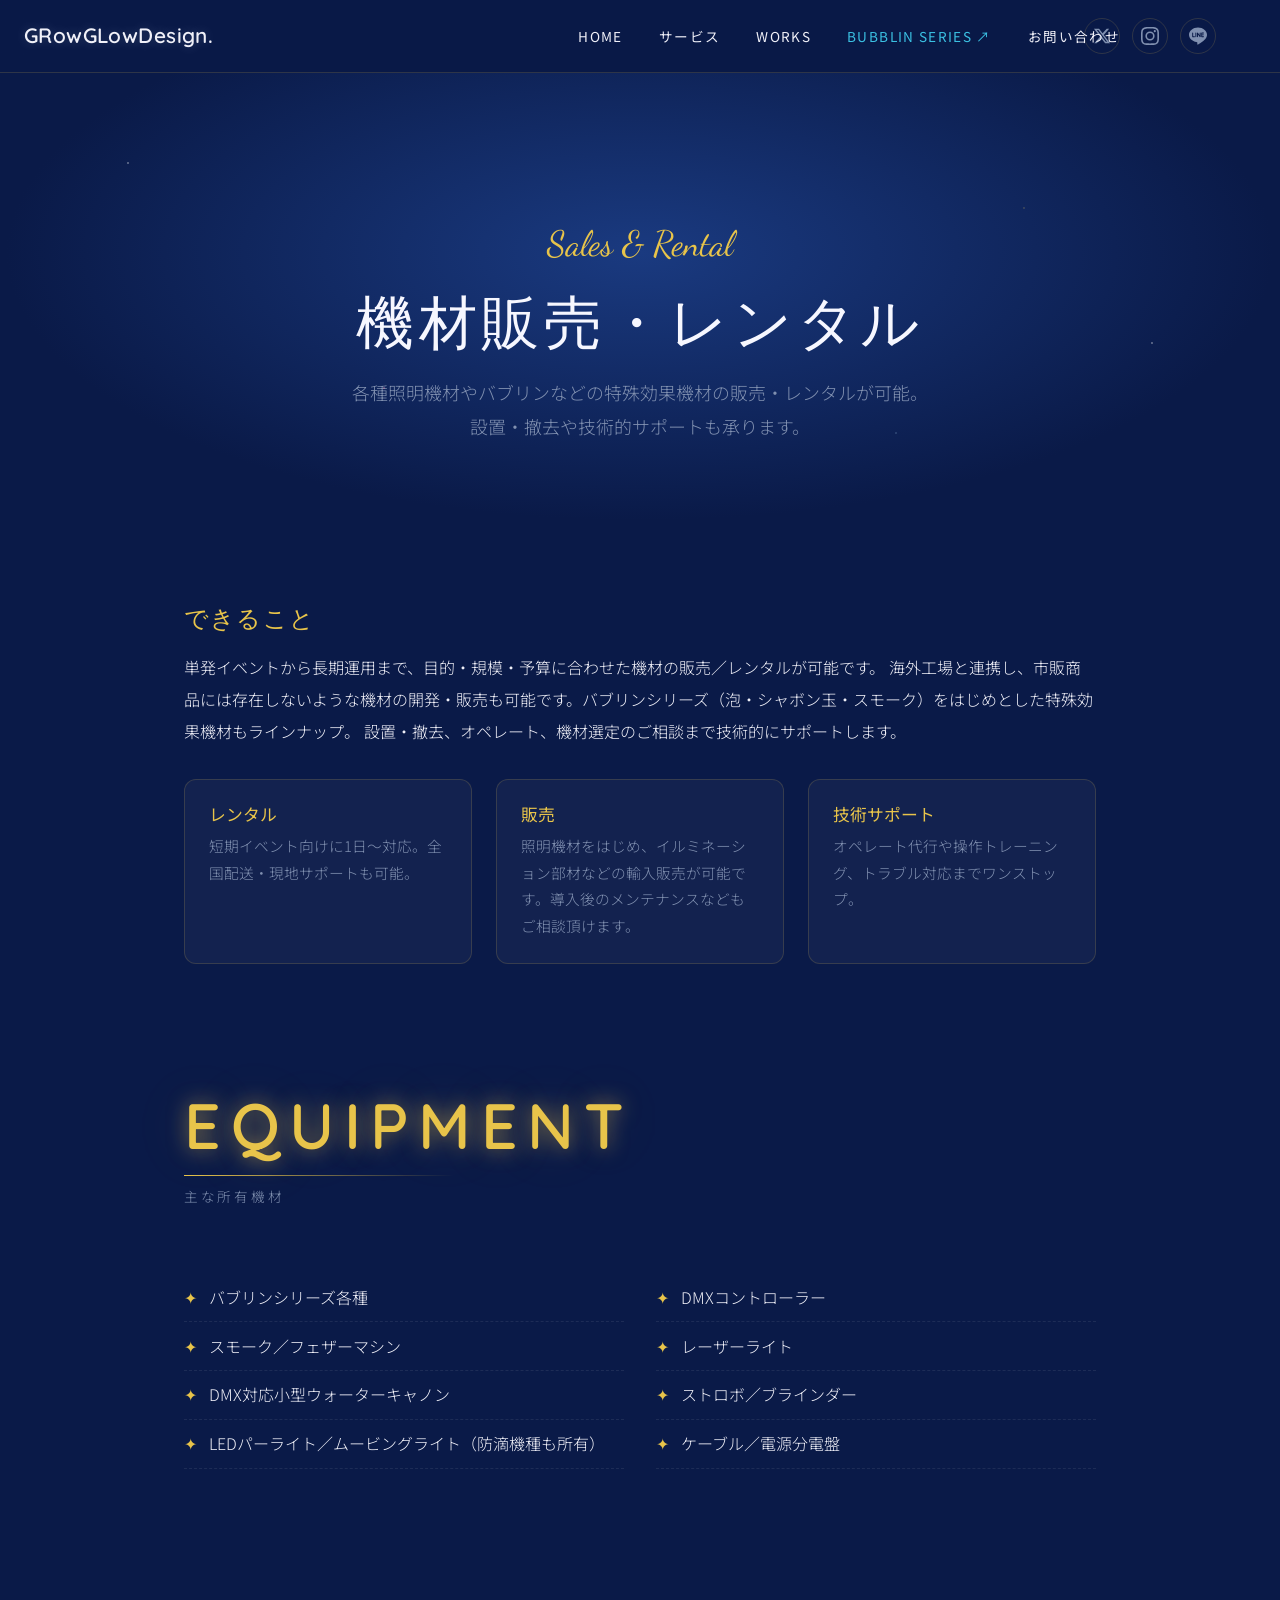
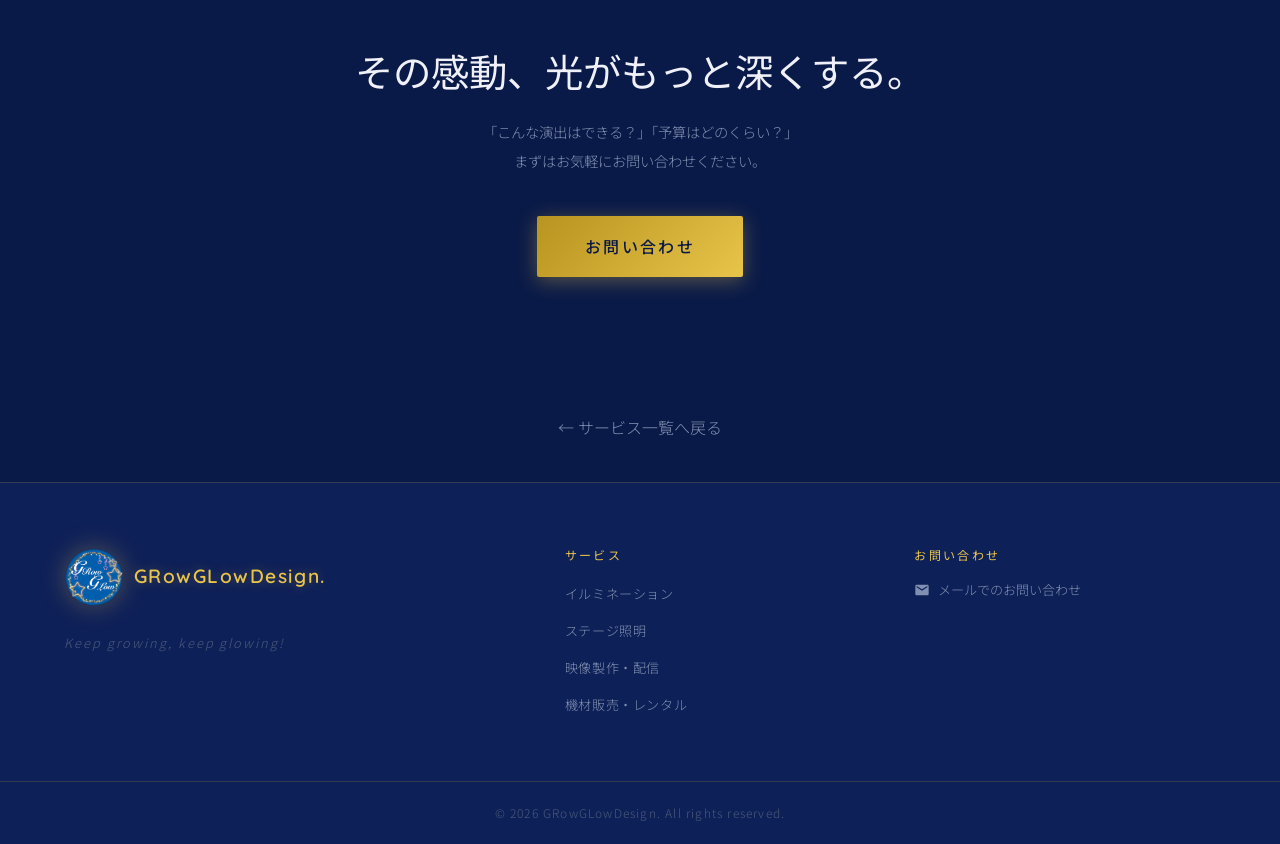
==== commit 3a932779: "Update equipment items: フェザー, DMXウォーターキャノン" ====
--- a/services/equipment.html
+++ b/services/equipment.html
@@ -227,8 +227,8 @@
         </div>
         <ul>
             <li>バブリンシリーズ各種</li>
-            <li>スモーク／ハザーマシン</li>
-            <li>コンフェッティマシン</li>
+            <li>スモーク／フェザーマシン</li>
+            <li>DMX対応小型ウォーターキャノン</li>
             <li>LEDパーライト／ムービングライト（防滴機種も所有）</li>
             <li>DMXコントローラー</li>
             <li>レーザーライト</li>
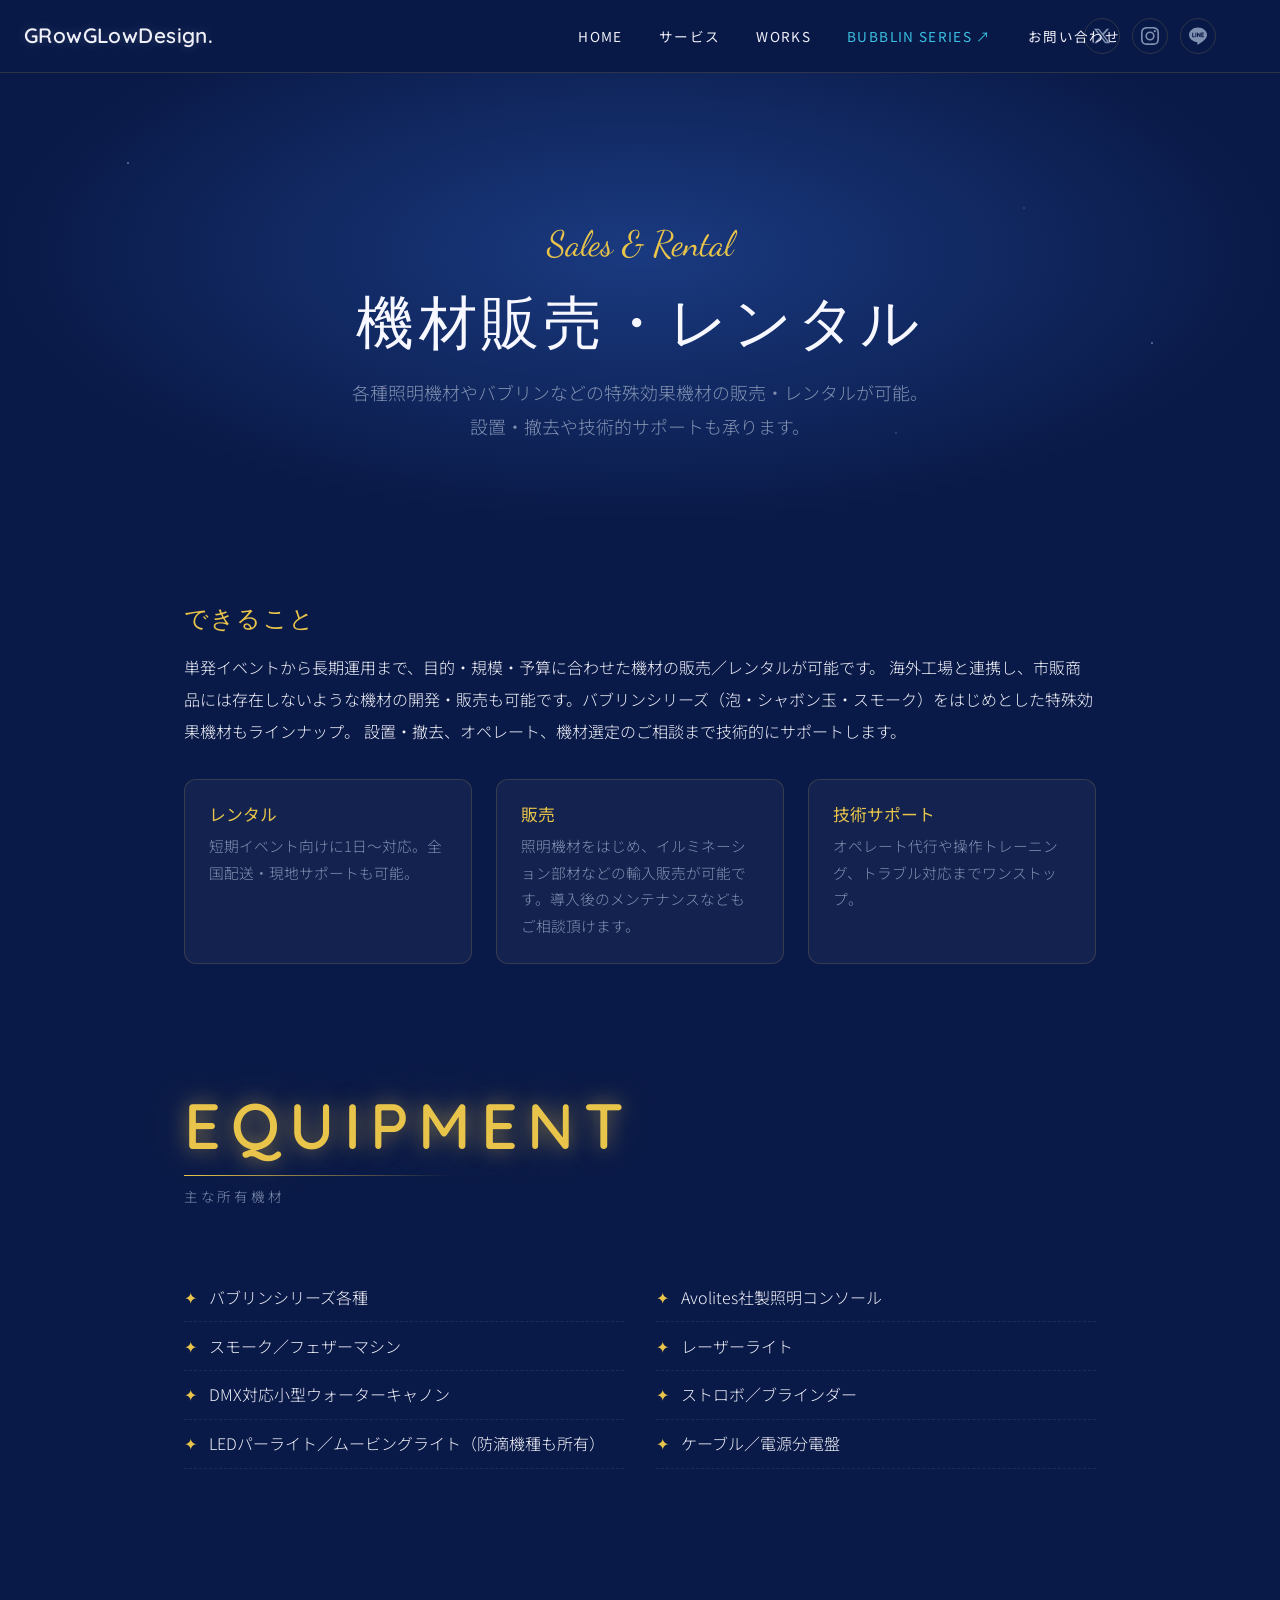
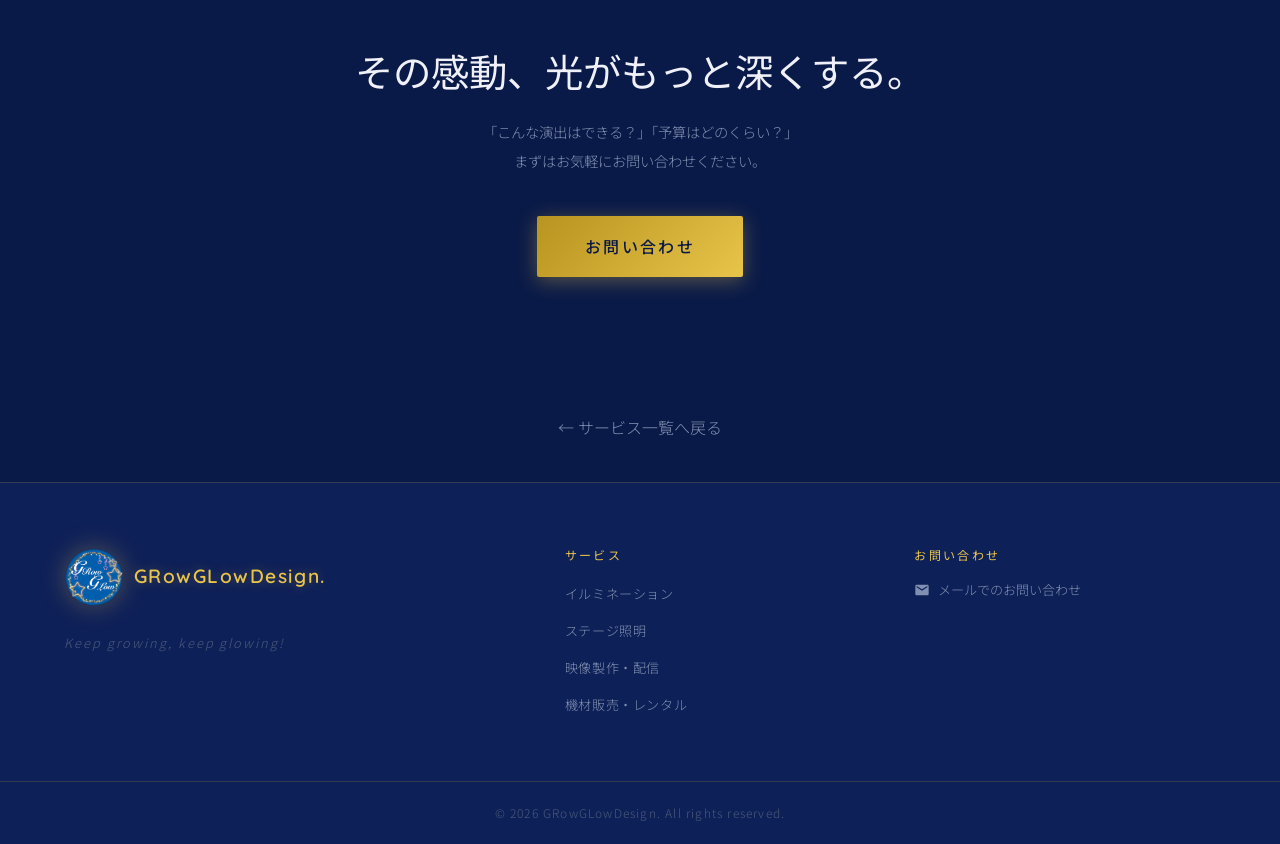
==== commit e14c3344: "Replace DMXコントローラー with Avolites社製照明コンソール" ====
--- a/services/equipment.html
+++ b/services/equipment.html
@@ -230,7 +230,7 @@
             <li>スモーク／フェザーマシン</li>
             <li>DMX対応小型ウォーターキャノン</li>
             <li>LEDパーライト／ムービングライト（防滴機種も所有）</li>
-            <li>DMXコントローラー</li>
+            <li>Avolites社製照明コンソール</li>
             <li>レーザーライト</li>
             <li>ストロボ／ブラインダー</li>
             <li>ケーブル／電源分電盤</li>
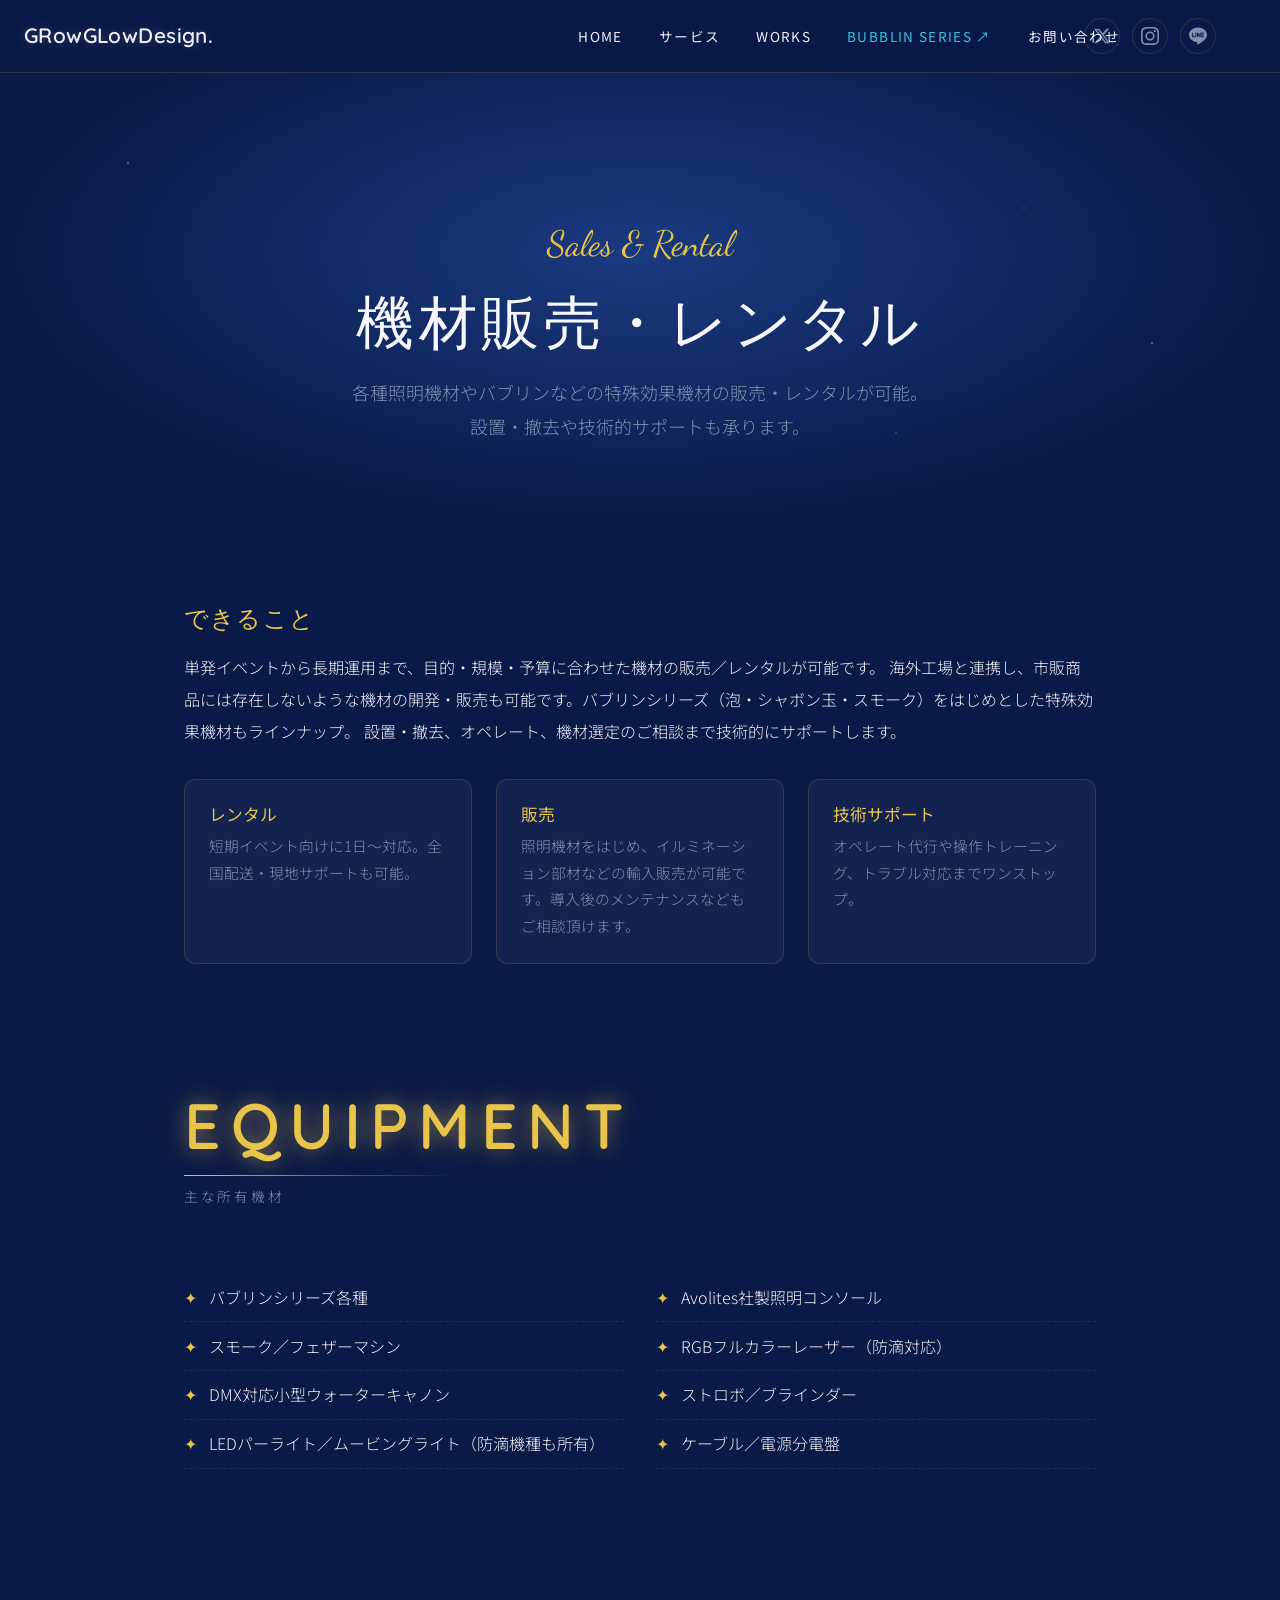
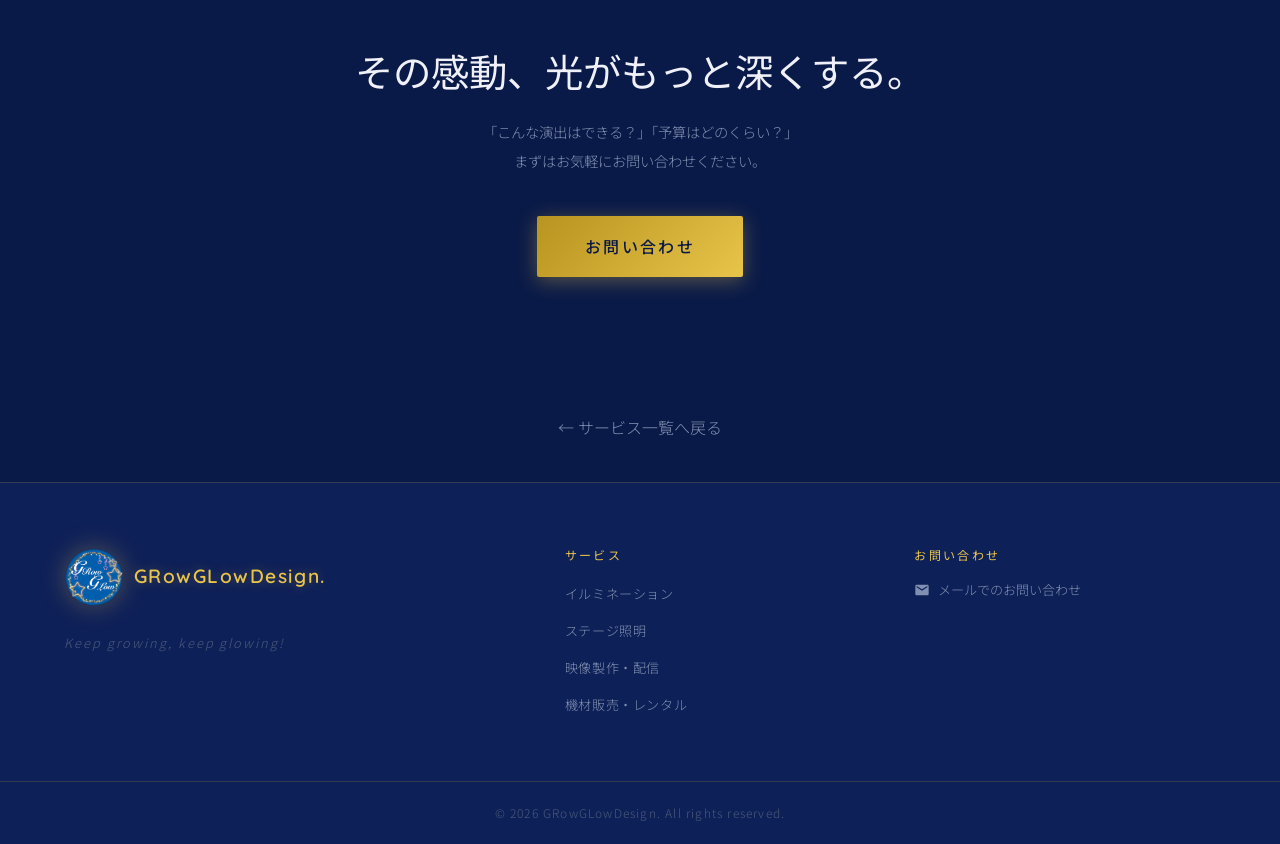
==== commit daab9e2d: "Update: RGBフルカラーレーザー（防滴対応）" ====
--- a/services/equipment.html
+++ b/services/equipment.html
@@ -231,7 +231,7 @@
             <li>DMX対応小型ウォーターキャノン</li>
             <li>LEDパーライト／ムービングライト（防滴機種も所有）</li>
             <li>Avolites社製照明コンソール</li>
-            <li>レーザーライト</li>
+            <li>RGBフルカラーレーザー（防滴対応）</li>
             <li>ストロボ／ブラインダー</li>
             <li>ケーブル／電源分電盤</li>
         </ul>
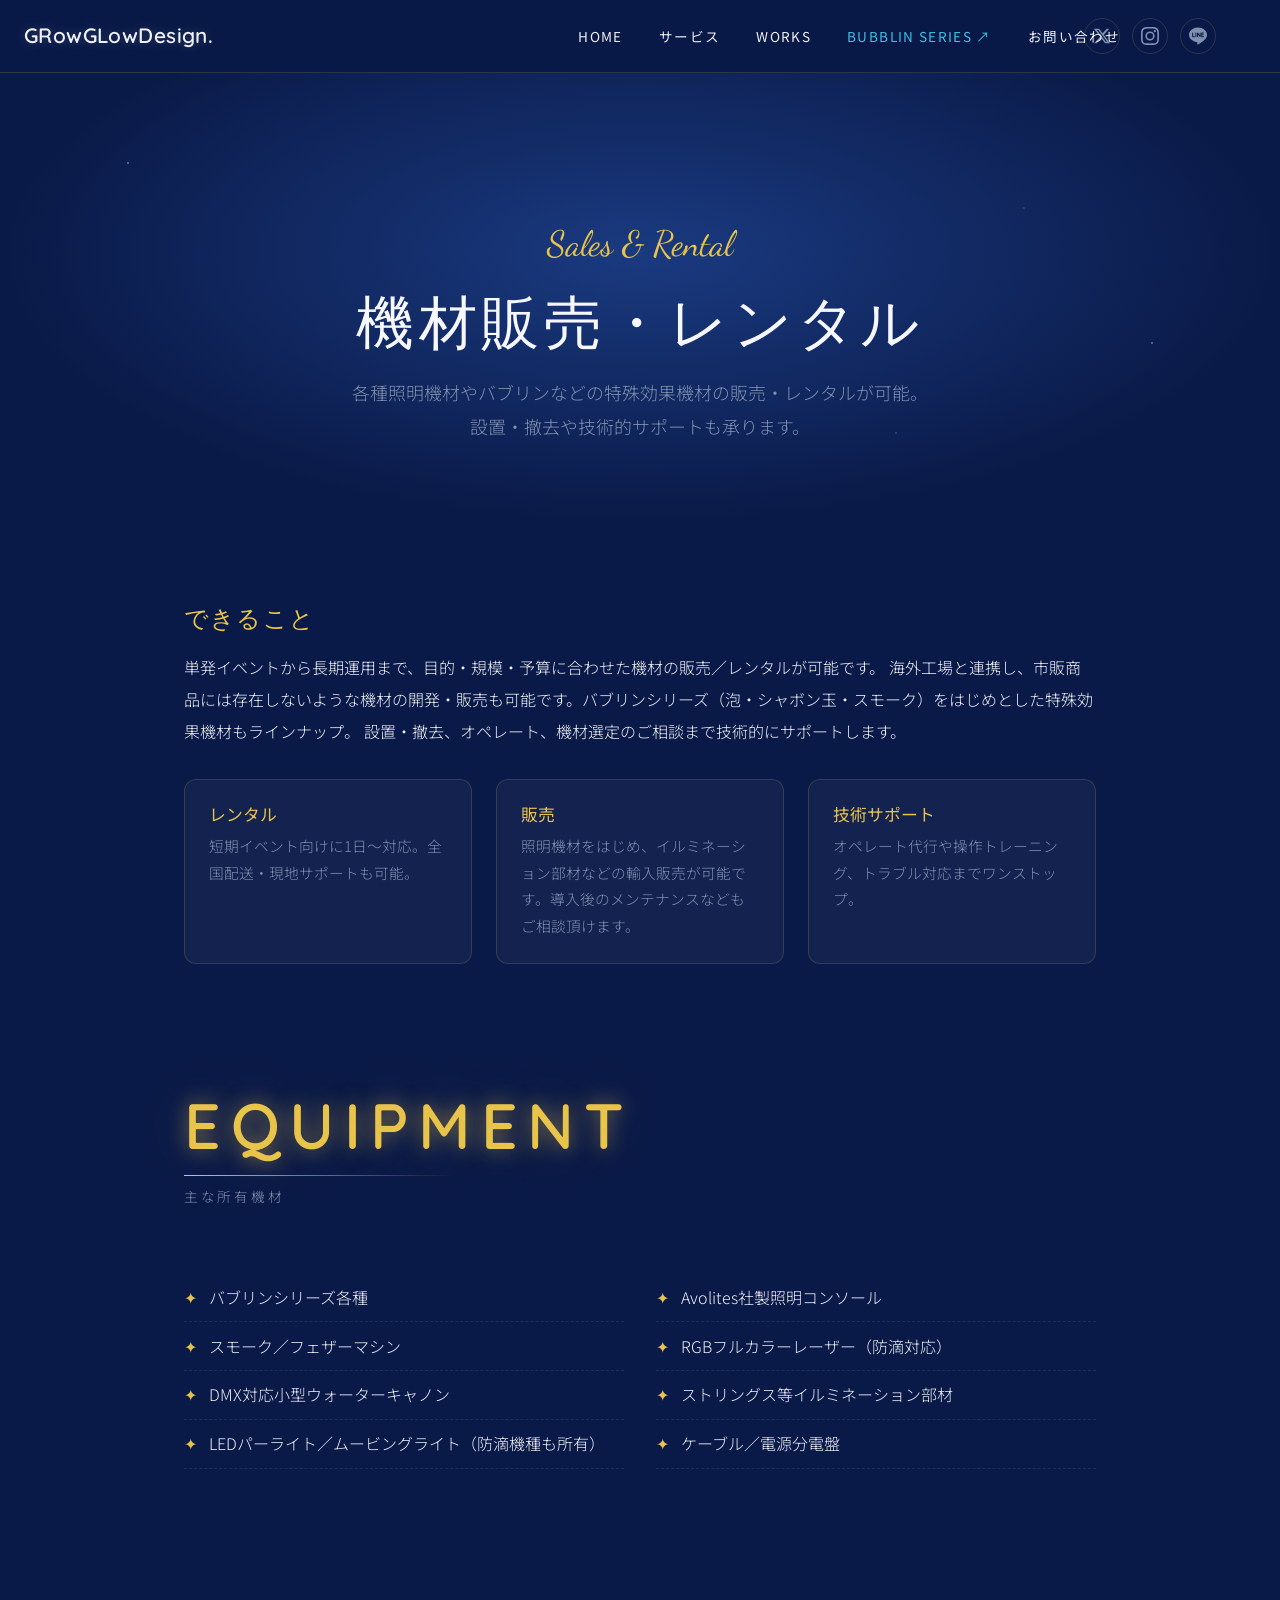
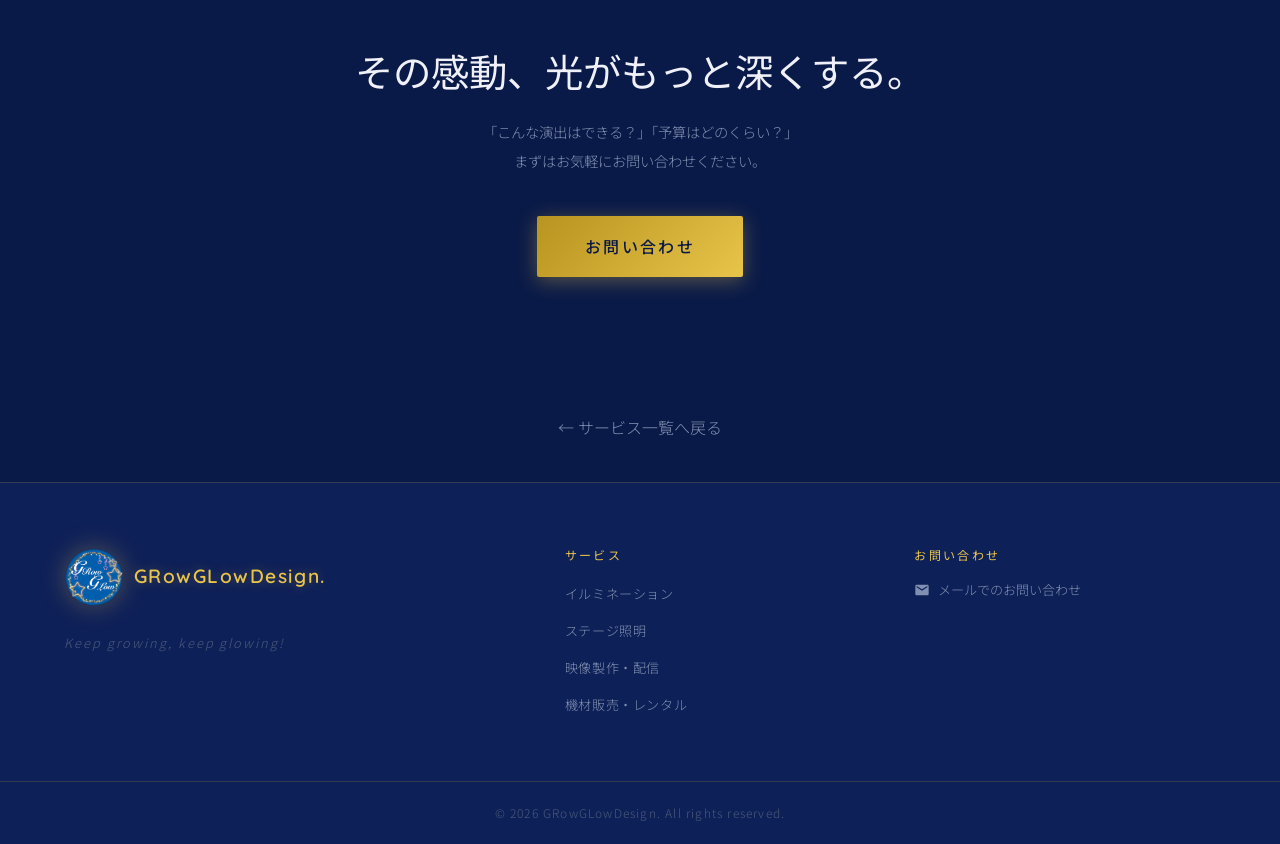
==== commit 023a05f9: "Replace ストロボ／ブラインダー with ストリングス等イルミネーション部材" ====
--- a/services/equipment.html
+++ b/services/equipment.html
@@ -232,7 +232,7 @@
             <li>LEDパーライト／ムービングライト（防滴機種も所有）</li>
             <li>Avolites社製照明コンソール</li>
             <li>RGBフルカラーレーザー（防滴対応）</li>
-            <li>ストロボ／ブラインダー</li>
+            <li>ストリングス等イルミネーション部材</li>
             <li>ケーブル／電源分電盤</li>
         </ul>
     </section>
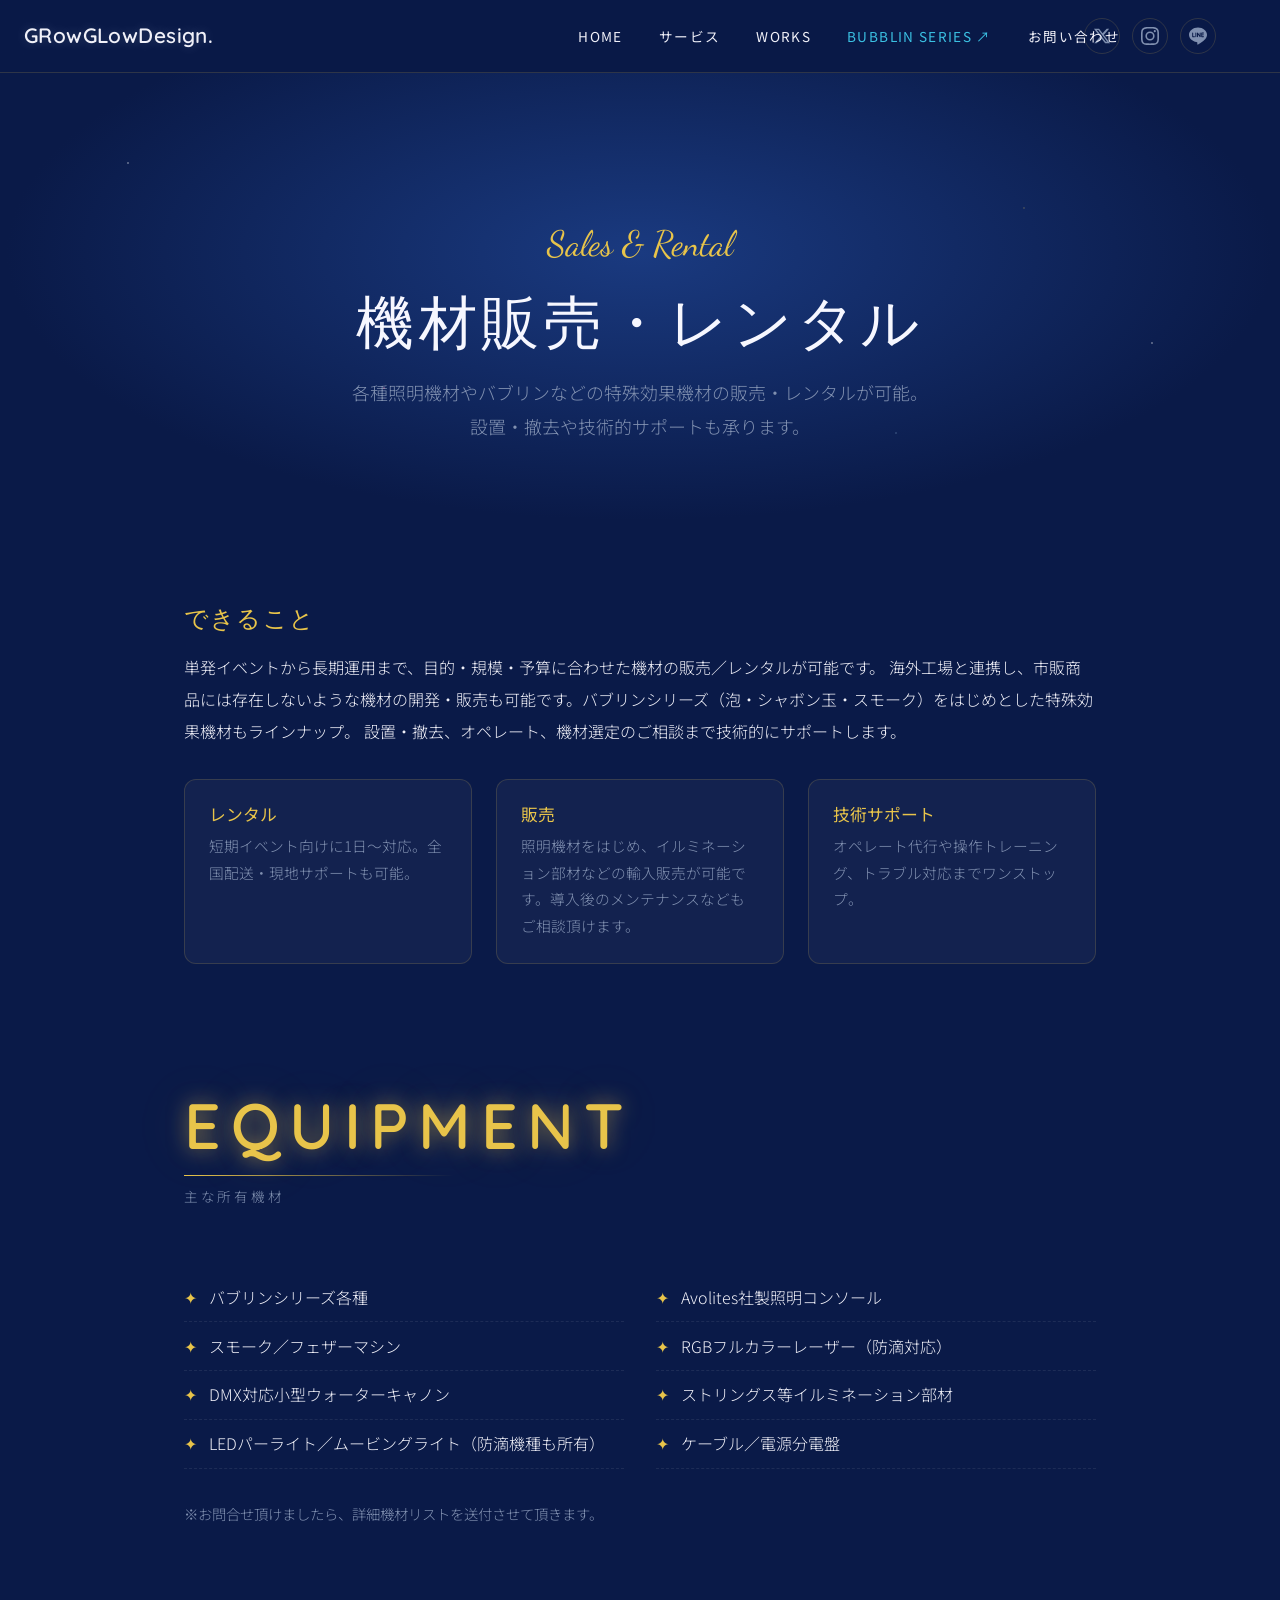
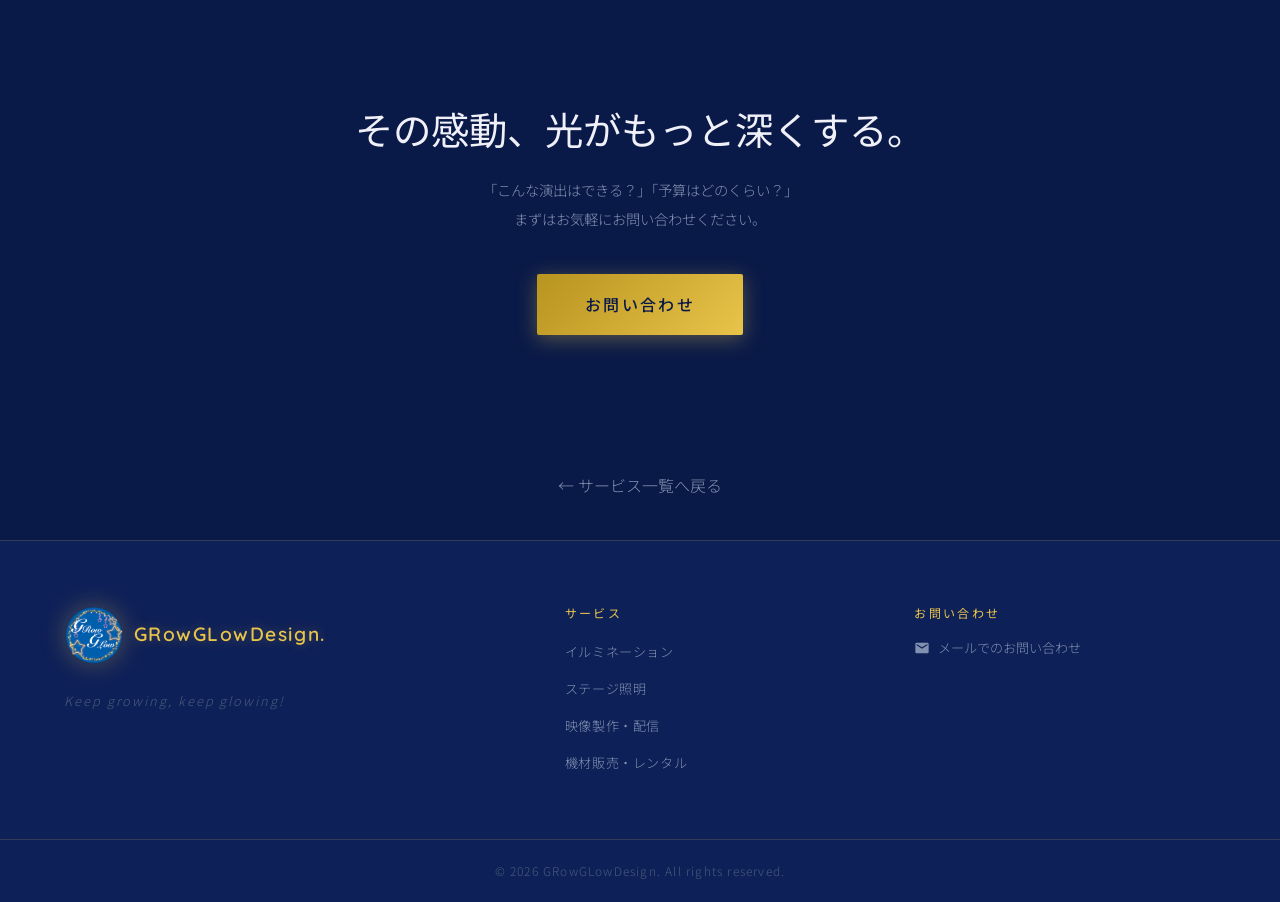
==== commit e09f9fdd: "Add note below equipment list" ====
--- a/services/equipment.html
+++ b/services/equipment.html
@@ -144,6 +144,12 @@
             transition: color var(--transition-fast);
         }
         .service-back a:hover { color: var(--color-gold); }
+        .service-equipment-note {
+            margin-top: 2rem;
+            color: var(--color-text-muted);
+            font-size: 0.9rem;
+            text-align: left;
+        }
         @media (max-width: 768px) {
             .service-equipment ul { columns: 1; }
         }
@@ -235,6 +241,7 @@
             <li>ストリングス等イルミネーション部材</li>
             <li>ケーブル／電源分電盤</li>
         </ul>
+        <p class="service-equipment-note">※お問合せ頂けましたら、詳細機材リストを送付させて頂きます。</p>
     </section>
 
     <!-- CTA -->
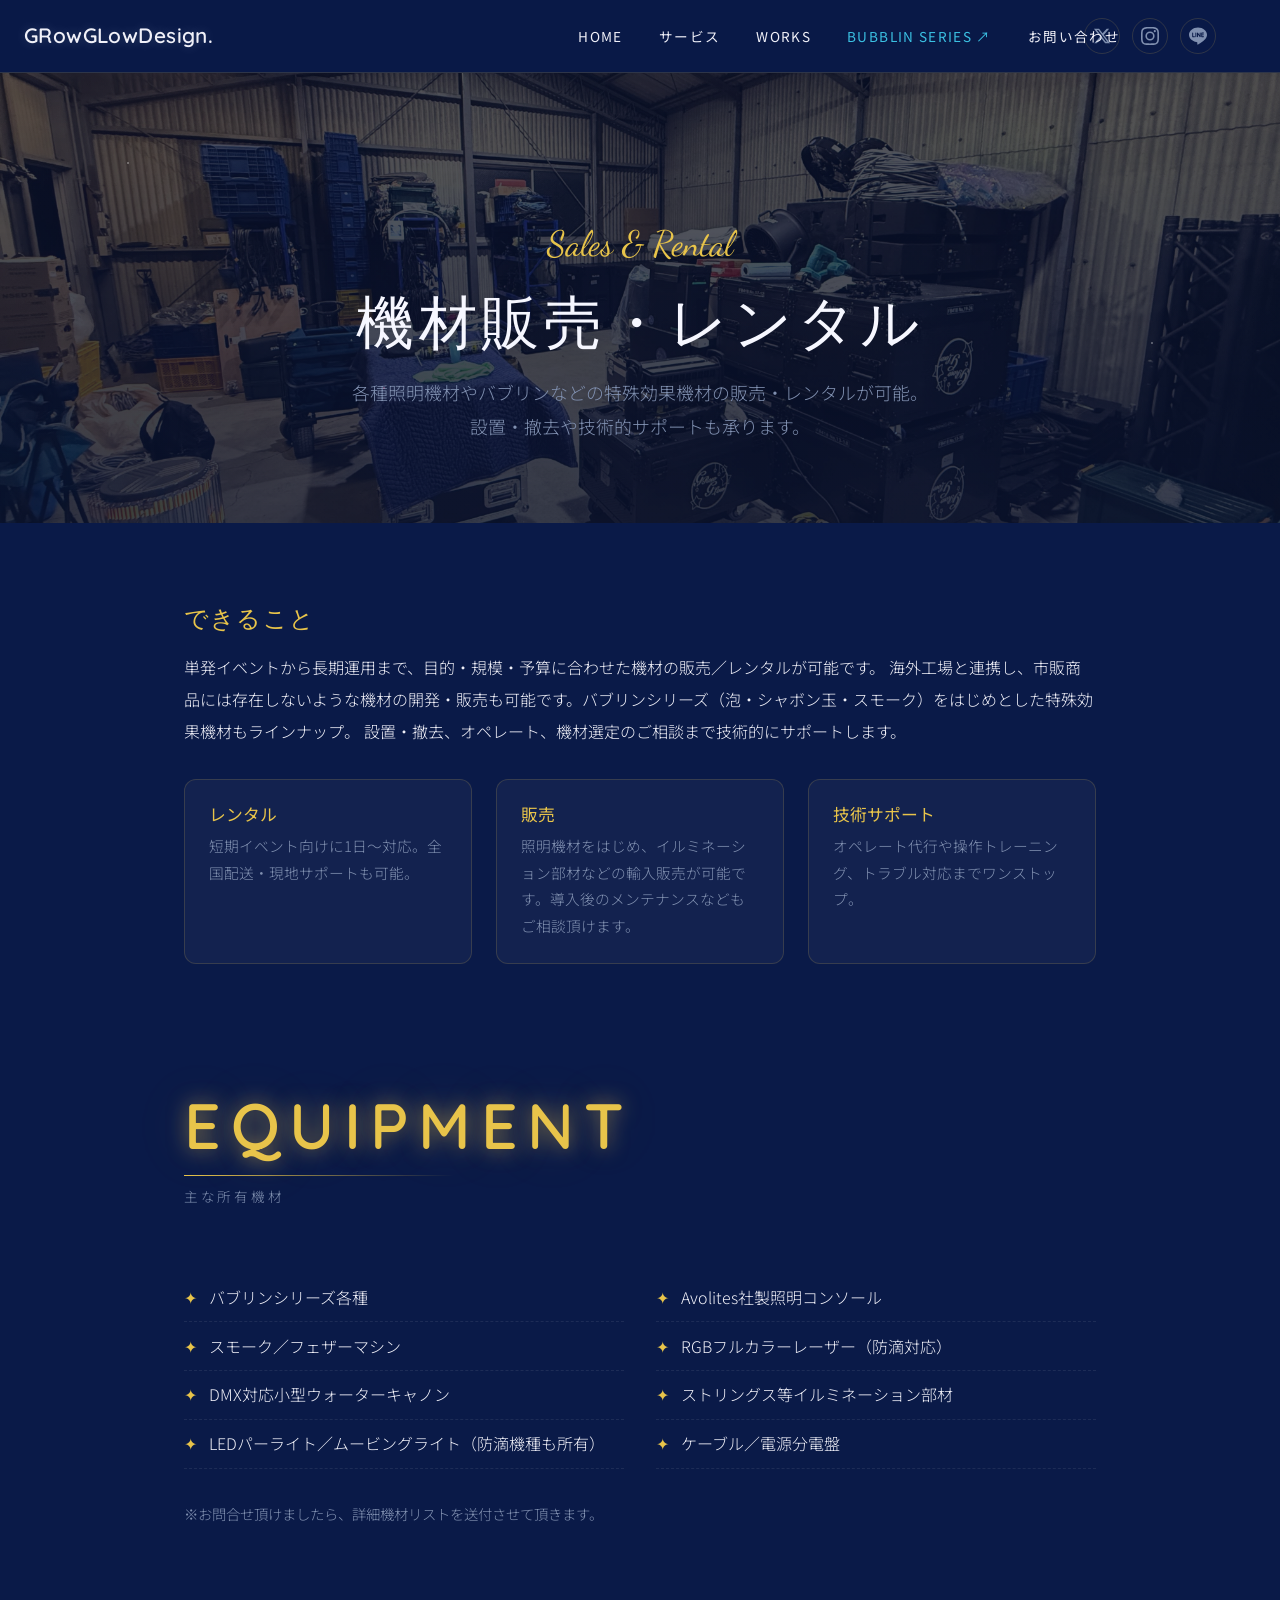
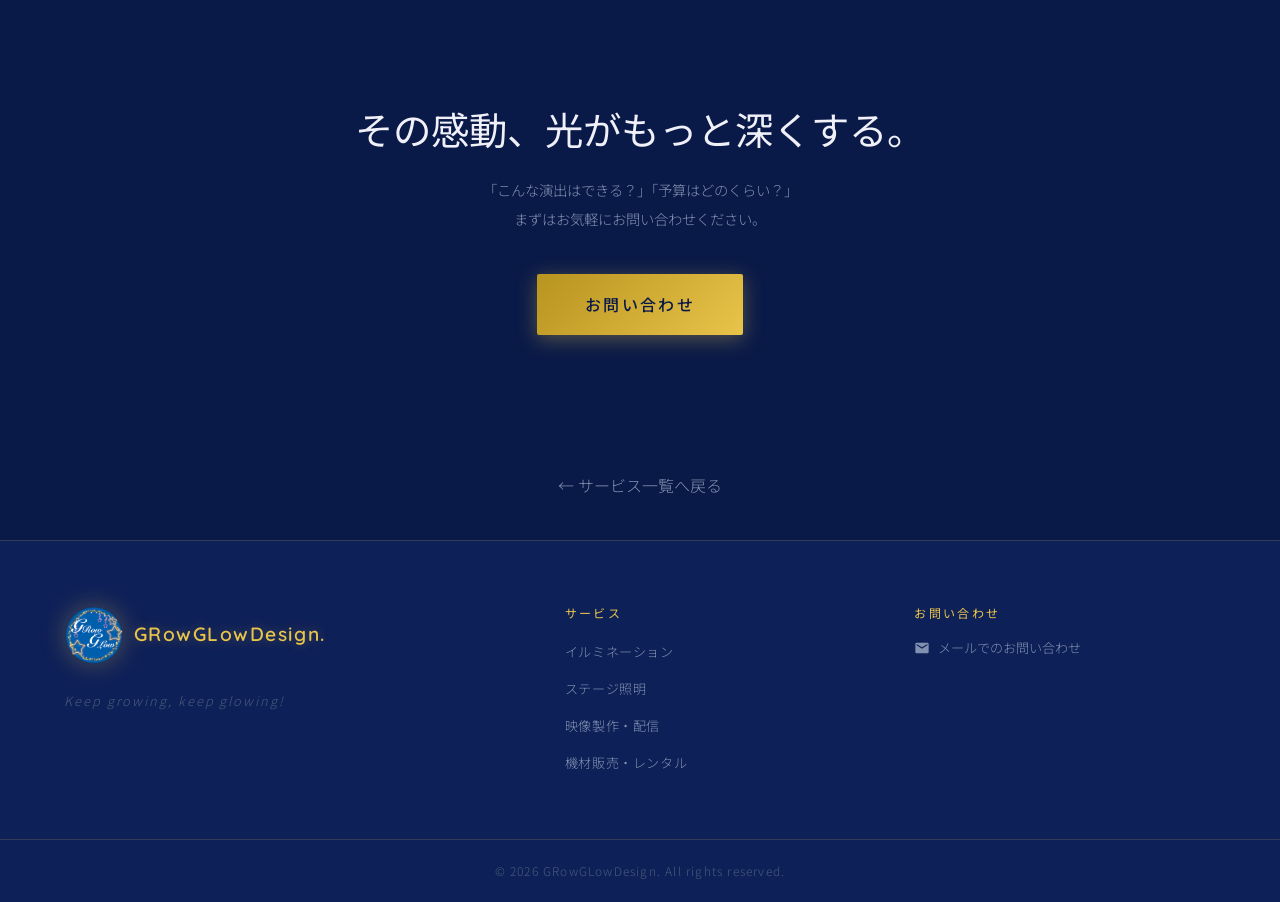
==== commit 83973c50: "Add warehouse photo as equipment hero background" ====
--- a/services/equipment.html
+++ b/services/equipment.html
@@ -13,7 +13,9 @@
             position: relative;
             padding: 140px var(--container-pad) 80px;
             text-align: center;
-            background: radial-gradient(ellipse at 50% 40%, #1a3a80 0%, #0a1a48 70%);
+            background:
+                linear-gradient(rgba(10,20,50,0.65), rgba(10,20,50,0.8)),
+                url('../assets/images/equipment/warehouse.jpg') center/cover no-repeat;
             overflow: hidden;
         }
         .service-page-hero::before {
